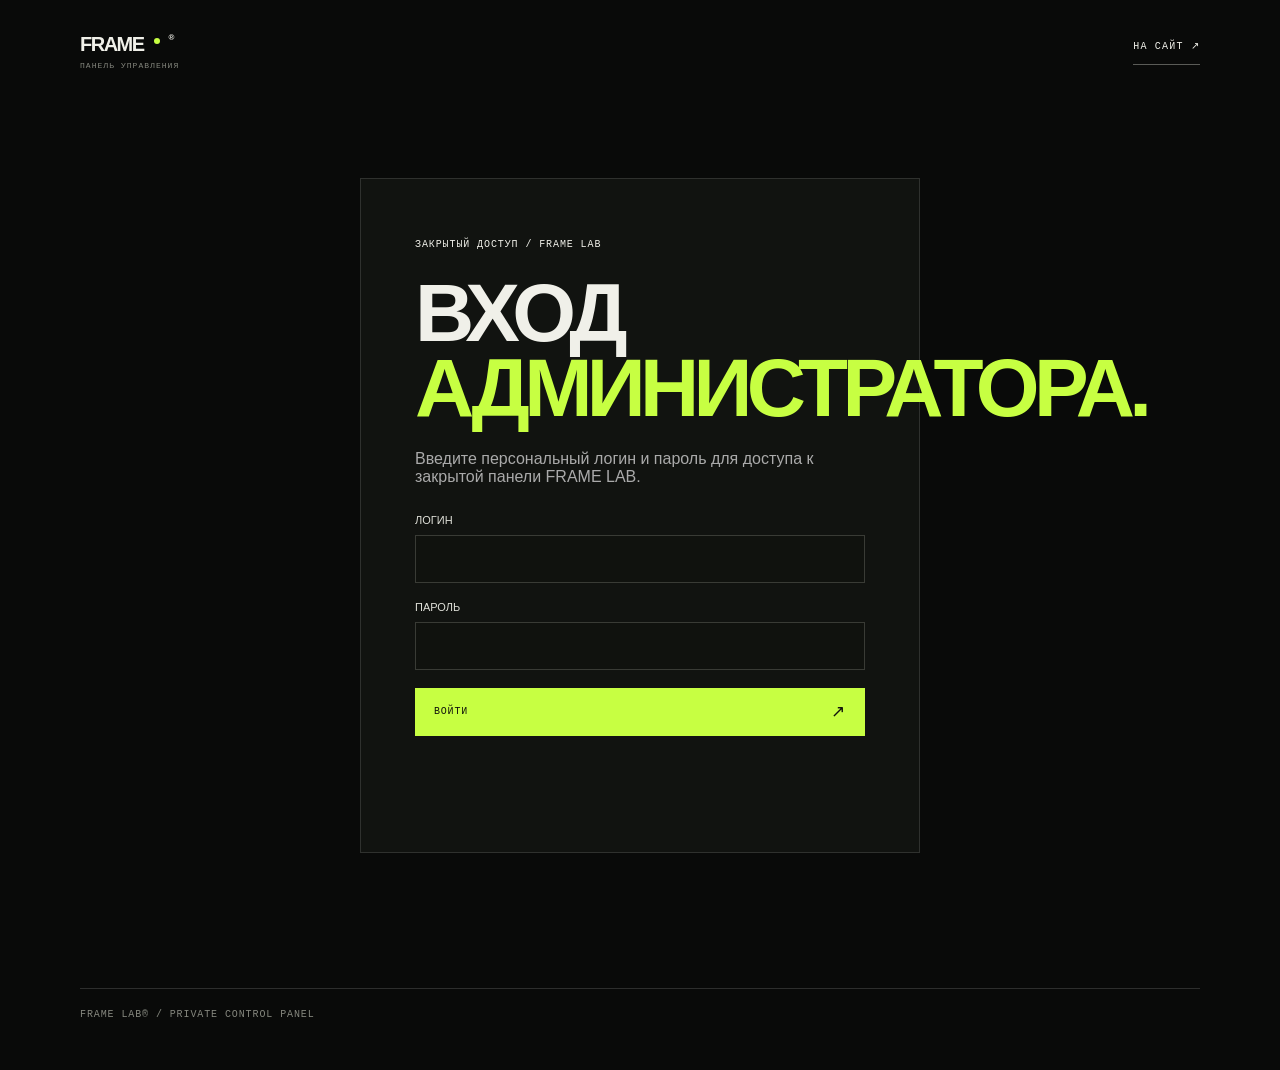
==== admin.html @ 39d72a4b "Add files via upload" ====
<!doctype html><html lang="ru"><head><meta charset="utf-8"><meta name="viewport" content="width=device-width,initial-scale=1"><meta name="robots" content="noindex,nofollow"><meta name="theme-color" content="#090a09"><title>FRAME LAB — Панель администратора</title><link rel="icon" href="favicon.svg"><link rel="stylesheet" href="style.css"><link rel="stylesheet" href="admin.css"></head><body class="admin-page"><main class="admin-wrap"><header class="admin-head"><a class="brand" href="index.html"><span>FRAME</span><i></i><sup>®</sup><small>ПАНЕЛЬ УПРАВЛЕНИЯ</small></a><a class="text-link" href="index.html">НА САЙТ ↗</a></header><section class="admin-login" id="login-panel"><span class="mono">ЗАКРЫТЫЙ ДОСТУП / FRAME LAB</span><h1>ВХОД<br><em>АДМИНИСТРАТОРА.</em></h1><p>Введите персональный логин и пароль для доступа к закрытой панели FRAME LAB.</p><form id="login-form"><label class="form-field">ЛОГИН<input name="username" type="text" autocomplete="username" required></label><label class="form-field">ПАРОЛЬ<input name="password" type="password" autocomplete="current-password" required></label><button class="planner-next" type="submit">ВОЙТИ <span>↗</span></button><p id="login-status" class="form-status" role="status"></p></form></section><section id="dashboard" hidden><div class="dashboard-title"><div><span class="mono">ЗАКРЫТАЯ ЗОНА</span><h1>ПАНЕЛЬ<br><em>УПРАВЛЕНИЯ.</em></h1><p id="admin-email"></p></div><button id="logout" class="planner-back">ВЫЙТИ ↗</button></div><section class="admin-stats" aria-label="Статистика"><article><span>ВСЕГО ЗАЯВОК</span><b id="stat-total">0</b></article><article><span>НОВЫЕ</span><b id="stat-new">0</b></article><article><span>В РАБОТЕ</span><b id="stat-progress">0</b></article><article><span>ЗАВЕРШЕНО</span><b id="stat-done">0</b></article><article><span>КОНВЕРСИЯ В РАБОТУ</span><b id="stat-conversion">0%</b></article></section><div class="admin-tabs"><button class="admin-tab active" data-tab="requests">ЗАЯВКИ <b id="request-count">0</b></button><button class="admin-tab" data-tab="reviews">ОТЗЫВЫ <b id="review-count">0</b></button></div><div id="requests-panel" class="admin-list"></div><div id="reviews-panel" class="admin-list" hidden></div></section><footer class="admin-footer mono">FRAME LAB® / PRIVATE CONTROL PANEL</footer></main><script type="module" src="admin.js"></script></body></html>
---- style.css ----
:root{--black:#090a09;--graphite:#111310;--surface:#171a15;--white:#f0f0e9;--lime:#c7ff42;--muted:#85877e;--line:rgba(240,240,233,.15);--mono:'DM Mono',monospace;--sans:'Manrope',Arial,sans-serif;--pad:clamp(22px,5.2vw,84px);--ease:cubic-bezier(.2,.75,.25,1)}
*{box-sizing:border-box}html{scroll-behavior:smooth;scroll-padding-top:90px}body{margin:0;background:var(--black);color:var(--white);font-family:var(--sans);overflow-x:hidden}body.menu-open{overflow:hidden}a{color:inherit;text-decoration:none}button{font:inherit;color:inherit}.mono{font-family:var(--mono);font-size:10px;letter-spacing:.09em}.noise{position:fixed;inset:0;z-index:20;pointer-events:none;opacity:.055;background-image:url("data:image/svg+xml,%3Csvg viewBox='0 0 180 180' xmlns='http://www.w3.org/2000/svg'%3E%3Cfilter id='n'%3E%3CfeTurbulence type='fractalNoise' baseFrequency='.92' numOctaves='3' stitchTiles='stitch'/%3E%3C/filter%3E%3Crect width='100%25' height='100%25' filter='url(%23n)' opacity='.5'/%3E%3C/svg%3E")}.scroll-progress{position:fixed;z-index:50;top:0;left:0;width:100%;height:2px;background:transparent}.scroll-progress span{display:block;width:0;height:100%;background:var(--lime);box-shadow:0 0 12px var(--lime)}#ambient-canvas{position:fixed;inset:0;width:100%;height:100%;z-index:-1;opacity:.65;pointer-events:none}.cursor-glow{position:fixed;z-index:1;width:300px;height:300px;border-radius:50%;pointer-events:none;background:radial-gradient(circle,rgba(199,255,66,.075),rgba(199,255,66,0) 68%);transform:translate(-50%,-50%);opacity:0;transition:opacity .4s}.js .cursor-glow{opacity:1}.site-header{height:84px;padding:0 var(--pad);display:flex;align-items:center;justify-content:space-between;position:absolute;top:0;left:0;width:100%;z-index:30;border-bottom:1px solid rgba(240,240,233,.1)}.brand{position:relative;display:grid;grid-template-columns:auto auto auto;align-items:start;font-weight:800;font-size:20px;letter-spacing:-1.5px;line-height:1}.brand i{width:6px;height:6px;background:var(--lime);border-radius:50%;margin:4px 0 0 4px}.brand sup{font-size:8px;margin-left:2px}.brand small{grid-column:1/4;font:8px var(--mono);letter-spacing:.13em;color:var(--muted);margin-top:7px}.desktop-nav{display:flex;gap:clamp(20px,3vw,48px);margin-left:9%}.desktop-nav a,.header-contact{font:10px var(--mono);letter-spacing:.1em;color:#c4c5bd;transition:color .25s}.desktop-nav a:hover,.header-contact:hover{color:var(--lime)}.header-contact span{color:var(--lime);font-size:14px;margin-left:9px}.menu-toggle{display:none;background:none;border:0}.section-pad{padding-left:var(--pad);padding-right:var(--pad)}.hero{min-height:780px;height:100svh;max-height:1100px;min-height:700px;position:relative;display:flex;flex-direction:column;justify-content:space-between;padding-top:130px;padding-bottom:26px;overflow:hidden}.hero:before{content:"";position:absolute;inset:0;background:radial-gradient(ellipse at 72% 42%,rgba(102,122,68,.12),transparent 38%),radial-gradient(ellipse at 18% 82%,rgba(65,77,50,.13),transparent 40%);pointer-events:none}.hero-meta,.hero-foot{display:flex;justify-content:space-between;position:relative;z-index:3;color:var(--muted)}.hero-meta span:first-child{color:#c4c5bd}.status-dot{display:inline-block;width:6px;height:6px;border-radius:50%;background:var(--lime);margin-right:9px;box-shadow:0 0 10px var(--lime)}.hero-meta i{font-style:normal;color:var(--lime)}.hero-stage{position:relative;flex:1;display:flex;align-items:center}.hero-copy{position:relative;z-index:4;width:100%;padding-top:25px}.eyebrow{color:var(--muted);margin:0 0 26px 7px}.eyebrow span{margin-left:15px;color:#55584f}.hero-title{font-size:clamp(70px,12.6vw,190px);font-weight:800;line-height:.78;letter-spacing:-.095em;margin:0;text-transform:uppercase;position:relative;z-index:2}.title-line{display:block;white-space:nowrap}.title-line:nth-child(2){padding-left:11.8vw}.title-line:nth-child(3){font-size:.82em;margin-top:.12em}.title-outline{color:transparent;-webkit-text-stroke:1px rgba(240,240,233,.75);text-shadow:0 0 40px rgba(240,240,233,.04)}.lime-dot{color:var(--lime)}.hero-bottom{display:grid;grid-template-columns:1fr 1fr 1fr;align-items:end;margin-top:52px;max-width:720px}.hero-bottom p{font-size:12px;line-height:1.7;color:#a3a59b;margin:0}.round-link{justify-self:center;width:48px;height:48px;border:1px solid rgba(240,240,233,.35);border-radius:50%;display:grid;place-items:center;transition:.3s var(--ease)}.round-link span{font-size:20px}.round-link:hover{background:var(--lime);color:var(--black);border-color:var(--lime);transform:translateY(4px)}.hero-index{text-align:right;color:var(--muted);line-height:1.8}.hero-foot{font-size:9px}.hero-foot i{font-style:normal;color:#55584f}.hero-object{position:absolute;width:46vw;height:46vw;max-width:660px;max-height:660px;right:3%;top:3%;z-index:1;pointer-events:none;filter:drop-shadow(0 35px 70px rgba(0,0,0,.55));animation:float 9s ease-in-out infinite}.chrome-ball{position:absolute;width:55%;aspect-ratio:1;border-radius:50%;top:19%;left:23%;background:radial-gradient(circle at 28% 23%,#fff 0,#9c9e97 4%,#30332e 14%,#d9dcd3 22%,#555a50 32%,#111 49%,#858a7e 57%,#e7e8e0 62%,#262923 72%,#080908 100%);box-shadow:inset -30px -25px 50px #000, inset 10px 8px 22px rgba(255,255,255,.7),0 0 90px rgba(199,255,66,.08)}.glass-disc{position:absolute;width:76%;height:25%;border:1px solid rgba(238,245,230,.5);border-radius:50%;top:39%;left:12%;transform:rotate(-32deg);box-shadow:0 0 28px rgba(210,230,190,.15),inset 0 0 25px rgba(255,255,255,.08);background:linear-gradient(110deg,transparent,rgba(255,255,255,.13),transparent)}.lime-shard{position:absolute;width:19%;height:45%;right:14%;top:17%;clip-path:polygon(45% 0,100% 77%,28% 100%,0 27%);background:linear-gradient(140deg,#e6ff9e,#9acb26 35%,#334d0b 70%,#d3ff69);filter:drop-shadow(0 0 20px rgba(199,255,66,.4));transform:rotate(24deg)}.hero-orbit{position:absolute;border:1px solid rgba(199,255,66,.12);border-radius:50%;pointer-events:none}.orbit-one{width:56vw;height:18vw;right:0;top:36%;transform:rotate(-25deg)}.orbit-two{width:42vw;height:42vw;right:5%;top:5%;border-color:rgba(240,240,233,.08)}.orbit-core{position:absolute;width:5px;height:5px;border-radius:50%;background:var(--lime);top:12%;left:18%;box-shadow:0 0 18px var(--lime)}@keyframes float{0%,100%{transform:translate3d(0,0,0) rotate(-4deg)}50%{transform:translate3d(0,-20px,0) rotate(3deg)}}.ticker{overflow:hidden;border-top:1px solid var(--line);border-bottom:1px solid var(--line);padding:17px 0;background:rgba(17,19,16,.65)}.ticker-track{white-space:nowrap;animation:ticker 34s linear infinite}.ticker-track span{font:11px var(--mono);letter-spacing:.14em}.ticker-track b{color:var(--lime);padding:0 28px;font-size:16px}@keyframes ticker{to{transform:translateX(-50%)}}.section-kicker{display:flex;justify-content:space-between;color:var(--muted);border-top:1px solid var(--line);padding-top:18px;font-size:9px}.about{padding-top:145px;padding-bottom:120px}.about-grid{display:grid;grid-template-columns:1.25fr .75fr;gap:8%;padding:100px 0 95px}.display-heading{font-size:clamp(58px,9.3vw,136px);line-height:.86;letter-spacing:-.085em;font-weight:700;margin:0}.display-heading em{font-style:normal;color:transparent;-webkit-text-stroke:1px rgba(240,240,233,.62)}.about-side{align-self:end;max-width:400px;padding-bottom:6px}.about-symbol{width:95px;height:95px;border:1px solid rgba(240,240,233,.25);border-radius:50%;display:grid;place-items:center;position:relative;margin-bottom:45px}.about-symbol span{font-size:52px;font-weight:800;letter-spacing:-.1em}.about-symbol i{position:absolute;width:13px;height:13px;background:var(--lime);border-radius:50%;right:3px;top:11px;box-shadow:0 0 20px rgba(199,255,66,.5)}.about-symbol b{position:absolute;width:120px;height:30px;border:1px solid rgba(199,255,66,.2);border-radius:50%;transform:rotate(-38deg)}.lead{font-size:clamp(19px,2vw,26px);line-height:1.3;letter-spacing:-.04em;margin:0 0 20px;max-width:360px}.body-copy{font-size:13px;line-height:1.9;color:var(--muted);max-width:390px;margin:0 0 30px}.text-link{display:inline-flex;gap:35px;align-items:center;font:10px var(--mono);letter-spacing:.12em;border-bottom:1px solid rgba(240,240,233,.35);padding:0 0 12px;transition:color .2s,border-color .2s}.text-link span{color:var(--lime);font-size:16px}.text-link:hover{color:var(--lime);border-color:var(--lime)}.about-strip{display:flex;justify-content:space-between;border-top:1px solid var(--line);padding-top:18px;color:#b4b6ac;font-size:9px}.work{padding-top:80px;padding-bottom:150px;background:linear-gradient(180deg,rgba(17,19,16,.3),rgba(17,19,16,.7))}.section-heading-row{display:flex;justify-content:space-between;align-items:end;padding:85px 0 65px}.section-intro{font-size:12px;line-height:1.8;color:var(--muted);max-width:245px;margin:0 4% 6px 20px}.filter-row{display:flex;gap:27px;border-bottom:1px solid var(--line);padding-bottom:15px;margin-bottom:28px;overflow:auto}.filter-btn{border:0;background:none;color:#777a70;padding:0;white-space:nowrap;font:10px var(--mono);letter-spacing:.1em;cursor:pointer;transition:color .2s}.filter-btn sup{color:var(--lime);font-size:8px}.filter-btn.active,.filter-btn:hover{color:var(--white)}.project-grid{display:grid;grid-template-columns:1.1fr .9fr;gap:70px 26px;align-items:start}.project-card{min-width:0;cursor:pointer;transition:opacity .35s,transform .45s var(--ease)}.project-card:hover{transform:translateY(-7px)}.project-card.hidden{display:none}.project-offset{margin-top:105px}.project-wide{grid-column:1/-1;width:75%;justify-self:center;margin-top:10px}.project-art{height:clamp(280px,39vw,520px);position:relative;overflow:hidden;background:#171a15;isolation:isolate}.project-wide .project-art{height:clamp(300px,40vw,510px)}.project-art:after{content:"";position:absolute;inset:0;z-index:5;pointer-events:none;background:linear-gradient(135deg,rgba(255,255,255,.08),transparent 28%,transparent 70%,rgba(0,0,0,.28))}.project-info{display:flex;justify-content:space-between;align-items:end;padding-top:16px}.project-type{font-size:8px;color:var(--muted);letter-spacing:.12em}.project-info h3{font-size:18px;letter-spacing:-.04em;margin:6px 0 0}.project-arrow{width:33px;height:33px;border:1px solid var(--line);border-radius:50%;display:grid;place-items:center;color:var(--lime);transition:.25s}.project-card:hover .project-arrow{background:var(--lime);color:var(--black);transform:rotate(45deg)}.art-aether{background:radial-gradient(ellipse at 50% 45%,#555a4e,#1c201a 45%,#0c0e0b 80%)}.aether-word{position:absolute;z-index:2;left:7%;top:8%;font-size:clamp(35px,7vw,95px);font-weight:800;letter-spacing:-.09em;color:#dfe4d6}.aether-orb{position:absolute;width:50%;aspect-ratio:1;border-radius:50%;left:28%;top:28%;background:radial-gradient(circle at 28% 23%,#fff 0,#b4b9a9 6%,#3c4434 17%,#d7dbcc 23%,#333a2d 43%,#0b0d0a 58%,#aab09c 68%,#151812 80%);box-shadow:0 20px 80px #050605,inset -20px -30px 50px #070807}.art-coordinate,.art-label{position:absolute;z-index:3;color:#b4b9aa;font-size:8px}.art-coordinate{top:8%;right:6%}.art-label{bottom:7%;left:7%;letter-spacing:.18em}.art-nord{background:#d5d4c8;color:#151712}.nord-panel{position:absolute;inset:8% 9% 8% 12%;background:#f0f0e8;padding:24px 26px;display:flex;flex-direction:column;z-index:2;box-shadow:15px 20px 50px rgba(0,0,0,.2)}.nord-panel>span{font-size:9px}.nord-panel strong{font-size:clamp(40px,6vw,78px);line-height:.9;letter-spacing:-.09em;margin:auto 0;font-weight:600}.nord-panel i{font-style:normal;font-size:30px;align-self:end}.nord-orb{position:absolute;width:45%;aspect-ratio:1;border-radius:50%;background:linear-gradient(135deg,#f7f8ef,#7d8275 35%,#252820 55%,#e2e4d8 68%,#55594f);right:-10%;bottom:-13%;filter:blur(.2px);box-shadow:0 0 50px rgba(0,0,0,.2)}.art-vanta{background:radial-gradient(ellipse at 50% 50%,#42463c,#131610 65%)}.vanta-rings{position:absolute;width:65%;height:65%;left:17%;top:15%;display:grid;place-items:center;transform:rotate(-25deg)}.vanta-rings i{position:absolute;width:100%;height:44%;border:1px solid rgba(220,226,210,.8);border-radius:50%;box-shadow:0 0 20px rgba(199,255,66,.12)}.vanta-rings i:nth-child(2){transform:rotate(60deg);width:80%;height:100%}.vanta-rings i:nth-child(3){transform:rotate(-60deg);width:80%;height:100%}.vanta-name{position:absolute;z-index:2;top:42%;left:0;width:100%;text-align:center;font-size:clamp(45px,7vw,92px);font-weight:800;letter-spacing:-.1em}.vanta-name span{font-size:12px;vertical-align:top;letter-spacing:0}.vanta-caption{position:absolute;bottom:7%;left:7%;color:#92968b}.art-flux{background:linear-gradient(120deg,#a6b88a,#566d3d 40%,#20271c 80%)}.flux-type{position:absolute;z-index:2;top:2%;left:4%;font-size:clamp(100px,21vw,260px);font-weight:800;letter-spacing:-.12em;color:#d9e4c7;mix-blend-mode:screen}.flux-shape{position:absolute;width:42%;height:125%;right:17%;top:-13%;border-radius:48% 52% 38% 62%;transform:rotate(36deg);background:linear-gradient(90deg,#11150f,#d7e3c5 18%,#697b50 35%,#eef4df 48%,#29351f 62%,#c8d6b2 76%,#11150f);filter:drop-shadow(25px 30px 35px rgba(0,0,0,.45))}.flux-meta{position:absolute;bottom:7%;left:6%;color:#dbe4d0}.art-object{background:#c7c8bc;color:#1a1c17}.object-stack{position:absolute;width:50%;height:75%;left:25%;top:13%;transform:rotate(-23deg)}.object-stack i{position:absolute;width:100%;height:100%;border:1px solid #454a3d;border-radius:48%;background:linear-gradient(110deg,rgba(255,255,255,.8),rgba(72,78,64,.5),rgba(255,255,255,.2));box-shadow:inset 10px 0 30px rgba(255,255,255,.7),15px 15px 35px rgba(0,0,0,.2)}.object-stack i:nth-child(2){transform:rotate(60deg) scale(.85)}.object-stack i:nth-child(3){transform:rotate(-60deg) scale(.72)}.object-number{position:absolute;top:7%;left:7%;font-size:85px;font-weight:800;letter-spacing:-.1em}.object-caption{position:absolute;bottom:7%;right:7%;font-size:8px}.art-sol{background:linear-gradient(155deg,#e2d9c8,#9a9784 55%,#55594d);color:#20231c}.sol-sun{position:absolute;width:65%;aspect-ratio:1;border-radius:50%;top:18%;right:-5%;background:radial-gradient(circle at 35% 32%,#fff8df,#c9c3a9 35%,#787c6b 66%,#34392f);box-shadow:0 15px 60px rgba(30,35,23,.3)}.sol-copy{position:absolute;z-index:2;left:8%;top:9%}.sol-copy span{font-size:8px}.sol-copy strong{display:block;font-size:clamp(48px,7vw,90px);line-height:.86;letter-spacing:-.09em;margin-top:45px}.sol-bottom{position:absolute;bottom:7%;left:8%;font-size:8px}.work-note{color:#65695e;font-size:8px;margin-top:40px}.services{padding-top:110px;padding-bottom:140px}.services-head{display:flex;justify-content:space-between;align-items:end;padding:90px 0 75px}.service-list{border-top:1px solid var(--line)}.service-item{display:grid;grid-template-columns:70px 1fr 190px 35px;gap:20px;align-items:center;min-height:125px;border-bottom:1px solid var(--line);position:relative;transition:padding .35s var(--ease),background .35s;cursor:default}.service-item:hover{padding-left:15px;background:linear-gradient(90deg,rgba(199,255,66,.035),transparent 70%)}.service-num{color:var(--lime);align-self:start;padding-top:31px}.service-main h3{font-size:clamp(22px,3vw,36px);font-weight:500;letter-spacing:-.06em;margin:0 0 8px}.service-main p{font-size:11px;line-height:1.7;color:var(--muted);margin:0;max-width:430px}.service-plus{font-size:20px;color:#85877e;transition:.3s}.service-item:hover .service-plus{color:var(--lime);transform:rotate(45deg)}.service-detail{height:95px;display:flex;align-items:center;justify-content:center;opacity:0;transform:translateX(10px);transition:.35s;overflow:hidden}.service-item:hover .service-detail,.service-item:focus-within .service-detail{opacity:1;transform:none}.detail-brand{font-size:22px;line-height:.85;font-weight:800;letter-spacing:-.08em;color:var(--lime)}.detail-brand span{font-size:28px}.mini-browser{width:145px;height:76px;border:1px solid rgba(240,240,233,.4);border-radius:5px;padding:7px;position:relative;font-size:6px;color:var(--muted)}.mini-browser i{display:inline-block;width:4px;height:4px;background:var(--lime);border-radius:50%;margin-right:3px}.mini-browser b{display:block;font:6px var(--mono);margin-top:8px}.mini-browser span{display:block;font-size:15px;line-height:.9;font-weight:800;color:var(--white);margin-top:5px}.detail-code{font:9px var(--mono);display:block;padding:28px 0;color:var(--muted)}.detail-code b{display:block;color:var(--lime);font-weight:400;margin:5px 0}.direction-cross{font-size:48px;color:var(--lime);animation:spin 14s linear infinite}.detail-direction span{font:8px var(--mono);margin-left:10px;line-height:1.5}.content-frame{width:54px;height:70px;border:1px solid var(--lime);transform:rotate(12deg);background:linear-gradient(140deg,transparent 35%,rgba(199,255,66,.3))}.detail-content span{font:7px var(--mono);margin-left:10px}.interactive-cube{width:54px;height:54px;border:1px solid var(--lime);transform:rotate(35deg) skew(-8deg);box-shadow:0 0 20px rgba(199,255,66,.2);animation:cube 5s ease-in-out infinite}@keyframes spin{to{transform:rotate(360deg)}}@keyframes cube{50%{transform:rotate(215deg) skew(-8deg)}}.process{padding-top:100px;padding-bottom:150px;background:rgba(17,19,16,.55)}.process-layout{display:grid;grid-template-columns:.85fr 1.15fr;gap:10%;padding-top:90px}.process-intro{font-size:12px;line-height:1.9;color:var(--muted);max-width:300px;margin-top:38px}.process-steps{position:relative}.process-line{position:absolute;left:21px;top:22px;bottom:25px;width:1px;background:rgba(240,240,233,.16)}.process-line span{display:block;width:3px;height:20%;background:var(--lime);position:absolute;left:-1px;top:0;transition:top .5s var(--ease);box-shadow:0 0 10px var(--lime)}.process-step{display:grid;grid-template-columns:44px 1fr 1.3fr 20px;align-items:center;gap:18px;width:100%;min-height:88px;padding:15px 0;border:0;border-bottom:1px solid var(--line);background:transparent;text-align:left;cursor:pointer;position:relative}.step-num{color:#666a60;transition:color .3s}.step-name{font-size:17px;letter-spacing:-.04em}.step-desc{font-size:10px;line-height:1.6;color:var(--muted);max-width:220px}.process-step i{font-style:normal;color:#686c62;transition:.3s}.process-step.active .step-num,.process-step.active i{color:var(--lime)}.process-step.active .step-name{color:var(--white)}.process-step.active i{transform:rotate(45deg)}.lab{padding-top:105px;padding-bottom:140px}.lab-grid{display:grid;grid-template-columns:.72fr 1.28fr;gap:7%;padding-top:90px;align-items:center}.lab-copy .lead{margin-top:40px}.lab-copy .body-copy{max-width:330px}.lab-controls{display:flex;gap:22px;margin-top:36px}.lab-button{background:none;border:0;border-bottom:1px solid var(--line);padding:0 0 10px;font:9px var(--mono);letter-spacing:.1em;cursor:pointer}.lab-button span{color:var(--lime);margin-left:12px;font-size:14px}.lab-visual{height:510px;position:relative;overflow:hidden;border:1px solid rgba(240,240,233,.16);background:radial-gradient(ellipse at 50% 50%,#20271b,#0d100c 70%);cursor:crosshair}.lab-visual:before,.lab-visual:after{content:"";position:absolute;inset:8%;border:1px solid rgba(199,255,66,.1);border-radius:50%;transform:rotate(-28deg);pointer-events:none}.lab-visual:after{inset:18% 4%;transform:rotate(38deg)}#lab-canvas{position:absolute;inset:0;width:100%;height:100%}.lab-hud{position:absolute;z-index:2;top:18px;left:18px;right:18px;display:flex;justify-content:space-between;color:#92978a;font-size:8px}.lab-hud span:nth-child(2){color:var(--lime)}.lab-center-label{position:absolute;z-index:2;top:50%;left:50%;transform:translate(-50%,-50%);font-size:clamp(35px,5vw,66px);line-height:.83;font-weight:800;letter-spacing:-.09em;text-align:center;pointer-events:none;text-shadow:0 3px 35px #090a09}.lab-center-label em{font-style:normal;color:transparent;-webkit-text-stroke:1px var(--lime)}.lab-corner{position:absolute;bottom:18px;right:18px;color:#73786b;font-size:8px;text-align:right;line-height:1.7}.faq{padding-top:95px;padding-bottom:150px;background:rgba(17,19,16,.55)}.faq-layout{display:grid;grid-template-columns:.8fr 1.2fr;gap:12%;padding-top:90px}.faq-list{border-top:1px solid var(--line)}.faq-list details{border-bottom:1px solid var(--line);padding:0}.faq-list summary{list-style:none;display:flex;justify-content:space-between;align-items:center;padding:25px 0;cursor:pointer;font-size:15px;letter-spacing:-.03em}.faq-list summary::-webkit-details-marker{display:none}.faq-list summary span{font-size:21px;color:var(--lime);transition:transform .25s}.faq-list details[open] summary span{transform:rotate(45deg)}.faq-list details p{font-size:11px;line-height:1.8;color:var(--muted);max-width:520px;margin:0;padding:0 35px 25px 0}.contact{position:relative;overflow:hidden;padding-top:25px;padding-bottom:0;min-height:800px;background:radial-gradient(ellipse at 72% 47%,rgba(88,111,51,.17),transparent 37%),#090a09}.contact-top{display:flex;justify-content:space-between;color:var(--muted);border-top:1px solid var(--line);padding-top:18px;position:relative;z-index:2}.contact-title{font-size:clamp(65px,12vw,175px);line-height:.79;letter-spacing:-.095em;font-weight:800;margin:100px 0 65px;position:relative;z-index:2}.contact-title em{font-style:normal;color:transparent;-webkit-text-stroke:1px rgba(240,240,233,.65)}.contact-art{position:absolute;right:7%;top:19%;width:45vw;height:45vw;max-width:650px;max-height:650px;pointer-events:none}.contact-ring{position:absolute;border:1px solid rgba(199,255,66,.2);border-radius:50%;inset:5%;transform:rotate(-28deg) scaleY(.4)}.ring-b{inset:20% -8%;transform:rotate(55deg) scaleY(.6);border-color:rgba(240,240,233,.18)}.contact-glass{position:absolute;width:42%;height:42%;left:29%;top:29%;border-radius:50%;background:radial-gradient(circle at 28% 25%,#f2f5e8 0,#8e9981 7%,#323a29 23%,#090a09 53%,#c2cead 68%,#1b2117 80%);box-shadow:inset -20px -30px 40px #000,0 0 80px rgba(199,255,66,.1);animation:float 10s ease-in-out infinite}.contact-light{position:absolute;width:15%;height:55%;left:64%;top:15%;background:linear-gradient(90deg,transparent,#d8ff92,transparent);filter:blur(8px);transform:rotate(35deg);opacity:.55}.contact-bottom{display:grid;grid-template-columns:1fr 1fr 1fr;align-items:center;position:relative;z-index:2;padding-bottom:100px}.contact-bottom>p{font-size:12px;line-height:1.7;color:var(--muted);margin:0}.start-button{justify-self:center;display:flex;align-items:center;gap:35px;background:var(--lime);color:#11140c;padding:18px 22px 18px 25px;font:10px var(--mono);letter-spacing:.1em;min-width:220px;justify-content:space-between;transition:transform .3s,box-shadow .3s}.start-button b{font-size:18px;font-weight:400}.start-button:hover{transform:translateY(-5px);box-shadow:0 15px 40px rgba(199,255,66,.18)}.contact-social{justify-self:end;display:flex;flex-direction:column;gap:9px;color:var(--muted);font-size:8px}.contact-social a{color:var(--white);transition:color .2s}.contact-social a:hover{color:var(--lime)}.site-footer{min-height:75px;border-top:1px solid var(--line);display:flex;align-items:center;justify-content:space-between;color:#777b70;font-size:8px;gap:15px}.footer-brand{font:800 17px var(--sans);letter-spacing:-1px;color:var(--white)}.footer-brand span{font-size:8px;vertical-align:top;color:var(--lime)}.site-footer>a:last-child{color:var(--white)}.project-modal{position:fixed;inset:0;z-index:100;display:grid;place-items:center;padding:22px;opacity:0;visibility:hidden;transition:opacity .3s,visibility .3s}.project-modal.open{opacity:1;visibility:visible}.modal-backdrop{position:absolute;inset:0;background:rgba(0,0,0,.78);backdrop-filter:blur(12px)}.modal-panel{position:relative;width:min(560px,100%);padding:clamp(28px,5vw,55px);border:1px solid rgba(240,240,233,.2);background:linear-gradient(145deg,rgba(37,42,31,.96),rgba(13,15,12,.98));box-shadow:0 25px 100px rgba(0,0,0,.6);transform:translateY(18px);transition:transform .35s var(--ease)}.project-modal.open .modal-panel{transform:translateY(0)}.modal-close{position:absolute;top:18px;right:20px;border:0;background:none;font-size:30px;cursor:pointer;color:var(--muted)}.modal-kicker{color:var(--lime)}.modal-panel h2{font-size:clamp(38px,8vw,70px);letter-spacing:-.08em;margin:35px 0 12px}.modal-panel>p{font-size:13px;line-height:1.8;color:#b4b8aa}.modal-meta{display:flex;justify-content:space-between;border-top:1px solid var(--line);border-bottom:1px solid var(--line);padding:15px 0;margin:25px 0;color:var(--muted);font-size:8px}.modal-disclaimer{font-size:10px!important;color:#7f8477!important;margin-bottom:30px}.mobile-menu{display:none}.reveal{opacity:1;transform:none}.js .reveal{opacity:0;transform:translateY(22px);transition:opacity .8s var(--ease),transform .8s var(--ease)}.js .reveal.in-view{opacity:1;transform:none}
@media(min-width:1500px){.hero-title{font-size:190px}.hero{padding-left:max(var(--pad),calc((100vw - 1440px)/2));padding-right:max(var(--pad),calc((100vw - 1440px)/2))}}
@media(max-width:900px){.desktop-nav{gap:18px;margin-left:0}.desktop-nav a,.header-contact{font-size:9px}.hero{min-height:720px}.hero-title{font-size:clamp(72px,13vw,120px)}.hero-object{width:55vw;height:55vw;right:-5%;top:12%;opacity:.8}.about-grid{gap:4%}.display-heading{font-size:clamp(58px,10vw,95px)}.project-grid{gap:55px 18px}.project-art{height:340px}.project-wide{width:88%}.service-item{grid-template-columns:48px 1fr 130px 25px;gap:12px}.process-layout{gap:6%}.process-step{grid-template-columns:35px .8fr 1.2fr 15px;gap:10px}.lab-grid{grid-template-columns:.8fr 1.2fr;gap:4%}.lab-visual{height:430px}.contact-title{font-size:13vw}}
@media(max-width:650px){:root{--pad:21px}.site-header{height:72px}.desktop-nav,.header-contact{display:none}.menu-toggle{display:flex;flex-direction:column;gap:6px;padding:10px;z-index:42}.menu-toggle span{display:block;width:24px;height:1px;background:var(--white);transition:.3s}.menu-toggle[aria-expanded="true"] span:first-child{transform:translateY(3.5px) rotate(45deg)}.menu-toggle[aria-expanded="true"] span:last-child{transform:translateY(-3.5px) rotate(-45deg)}.mobile-menu{display:flex;position:fixed;inset:0;z-index:35;background:#0c0e0b;padding:110px var(--pad) 35px;flex-direction:column;justify-content:center;gap:0;transform:translateY(-10px);opacity:0;visibility:hidden;transition:.35s}.mobile-menu.open{transform:none;opacity:1;visibility:visible}.mobile-menu>a{display:flex;justify-content:space-between;align-items:center;border-bottom:1px solid var(--line);padding:17px 0;font-size:clamp(27px,8vw,42px);font-weight:600;letter-spacing:-.06em}.mobile-menu>a span{font:9px var(--mono);color:var(--lime)}.mobile-menu p{font:9px/1.8 var(--mono);color:var(--muted);margin-top:35px}.hero{height:auto;min-height:760px;max-height:none;padding-top:115px;padding-bottom:22px}.hero-meta{font-size:8px}.hero-meta span:nth-child(2){display:none}.hero-stage{min-height:560px;align-items:center}.hero-title{font-size:clamp(55px,14.3vw,92px);line-height:.82;letter-spacing:-.09em}.title-line:nth-child(2){padding-left:8vw}.title-line:nth-child(3){font-size:.79em}.eyebrow{font-size:8px;margin-left:2px;margin-bottom:22px}.hero-object{width:85vw;height:85vw;max-width:none;max-height:none;right:-26%;top:5%;opacity:.52}.hero-orbit.orbit-one{width:90vw;height:28vw;right:-25%;top:35%}.hero-orbit.orbit-two{width:80vw;height:80vw;right:-10%;top:5%}.hero-bottom{grid-template-columns:1fr 60px;margin-top:45px}.hero-bottom p:first-child{font-size:11px}.hero-index{display:none}.round-link{grid-column:2;grid-row:1}.hero-foot{font-size:8px}.hero-foot span:nth-child(2){display:none}.ticker{padding:14px 0}.ticker-track span{font-size:9px}.about{padding-top:90px;padding-bottom:85px}.section-kicker{font-size:8px}.section-kicker span:last-child{text-align:right}.about-grid{display:block;padding:65px 0}.display-heading{font-size:clamp(57px,14vw,86px)}.about-side{margin:65px 0 0 auto;max-width:320px}.about-symbol{width:70px;height:70px;margin-bottom:28px}.about-symbol span{font-size:40px}.about-symbol b{width:90px}.lead{font-size:21px}.body-copy{font-size:12px}.about-strip{gap:12px;flex-wrap:wrap;font-size:8px}.about-strip span{width:45%}.work{padding-top:75px;padding-bottom:95px}.section-heading-row{display:block;padding:65px 0 42px}.section-intro{margin:25px 0 0;max-width:300px}.filter-row{gap:20px;margin-bottom:20px}.filter-btn{font-size:9px}.project-grid{grid-template-columns:1fr;gap:42px}.project-offset{margin-top:0}.project-wide{grid-column:auto;width:100%;margin-top:0}.project-art,.project-wide .project-art{height:clamp(280px,85vw,430px)}.project-info h3{font-size:16px}.project-type{font-size:7px}.work-note{font-size:7px;line-height:1.7}.services{padding-top:75px;padding-bottom:95px}.services-head{display:block;padding:65px 0 45px}.services-head .section-intro{margin-top:25px}.service-item{grid-template-columns:30px 1fr 25px;min-height:116px;gap:10px}.service-num{font-size:9px;padding-top:28px}.service-main h3{font-size:21px}.service-main p{font-size:10px;max-width:280px}.service-detail{display:none}.service-plus{grid-column:3;grid-row:1}.process{padding-top:75px;padding-bottom:95px}.process-layout{display:block;padding-top:65px}.process-intro{margin-top:25px;margin-bottom:45px}.process-line{left:16px}.process-step{grid-template-columns:30px 1fr 18px;min-height:78px;gap:9px}.step-num{font-size:9px}.step-name{font-size:15px}.step-desc{grid-column:2;grid-row:2;font-size:9px;max-width:none;margin-top:-8px;padding-bottom:5px}.process-step i{grid-column:3;grid-row:1/3}.lab{padding-top:75px;padding-bottom:95px}.lab-grid{display:flex;flex-direction:column;align-items:stretch;padding-top:65px;gap:40px}.lab-copy .lead{margin-top:28px}.lab-copy .body-copy{max-width:320px}.lab-visual{height:390px}.lab-hud{font-size:6px;left:10px;right:10px;top:12px}.lab-center-label{font-size:48px}.lab-corner{font-size:7px;right:10px;bottom:10px}.faq{padding-top:75px;padding-bottom:100px}.faq-layout{display:block;padding-top:65px}.faq-list{margin-top:50px}.faq-list summary{font-size:13px;padding:21px 0}.faq-list details p{font-size:10px}.contact{min-height:730px;padding-top:20px}.contact-top{font-size:8px}.contact-title{font-size:clamp(62px,14vw,95px);margin:100px 0 55px}.contact-art{width:90vw;height:90vw;right:-30%;top:22%;opacity:.6}.contact-bottom{grid-template-columns:1fr 1fr;gap:30px 10px;padding-bottom:65px}.contact-bottom>p{font-size:10px}.start-button{justify-self:start;grid-column:1/-1;grid-row:2;min-width:205px;padding:16px 18px}.contact-social{grid-column:2;grid-row:1}.site-footer{min-height:100px;display:grid;grid-template-columns:1fr 1fr;gap:8px;padding:18px 0;font-size:7px}.site-footer span:nth-child(2){text-align:right}.site-footer>a:last-child{text-align:right}.footer-brand{font-size:16px}.modal-panel{padding:30px 24px}.modal-meta{font-size:7px}.cursor-glow{display:none}}
@media(prefers-reduced-motion:reduce){*,*::before,*::after{scroll-behavior:auto!important;animation-duration:.01ms!important;animation-iteration-count:1!important;transition-duration:.01ms!important}.cursor-glow{display:none}.js .reveal{opacity:1;transform:none}}

/* FRAME LAB / kinetic glass-chrome environment */
#scene-3d{position:fixed;inset:0;width:100%;height:100%;z-index:0;pointer-events:none;opacity:.9;mix-blend-mode:screen}
.noise{z-index:25}.scroll-progress{z-index:60}.site-header,.mobile-menu,.project-modal{z-index:40}
.hero{isolation:isolate}.hero:before{z-index:0}.hero-stage{isolation:isolate}.hero-copy{z-index:5}.hero-object{z-index:2;opacity:.5;mix-blend-mode:screen}.hero-orbit{z-index:1}
.scene-label{position:fixed;z-index:2;right:var(--pad);bottom:22px;display:flex;gap:22px;color:rgba(235,239,225,.38);font-size:8px;pointer-events:none;mix-blend-mode:screen}
.hero-sculpture{position:absolute;width:min(68vw,900px);height:min(68vw,900px);right:-7%;top:-10%;z-index:2;pointer-events:none;perspective:1200px;transform-style:preserve-3d;filter:drop-shadow(0 35px 55px rgba(0,0,0,.7));animation:sculpture-drift 16s ease-in-out infinite}
.sculpture-loop{position:absolute;left:17%;top:19%;width:68%;height:58%;border:clamp(8px,1.2vw,18px) solid transparent;border-radius:48%;transform-style:preserve-3d;box-shadow:inset 0 0 10px rgba(255,255,255,.9),inset 0 0 24px rgba(199,255,66,.18),0 0 7px rgba(255,255,255,.8),0 0 30px rgba(199,255,66,.14);background:linear-gradient(120deg,rgba(255,255,255,.8),rgba(20,22,20,.2) 18%,rgba(235,240,230,.8) 32%,rgba(10,10,10,.9) 45%,rgba(255,255,255,.7) 59%,rgba(199,255,66,.28) 73%,rgba(255,255,255,.8)) border-box;mask:linear-gradient(#000 0 0) padding-box,linear-gradient(#000 0 0);mask-composite:exclude;filter:drop-shadow(0 0 8px rgba(255,255,255,.28))}
.loop-a{transform:rotateX(67deg) rotateZ(-28deg);animation:loop-spin-a 21s linear infinite}.loop-b{left:6%;top:28%;width:84%;height:40%;transform:rotateX(58deg) rotateY(34deg) rotateZ(42deg);animation:loop-spin-b 27s linear infinite reverse;border-width:clamp(5px,.8vw,12px)}.loop-c{left:28%;top:6%;width:52%;height:78%;transform:rotateY(65deg) rotateZ(65deg);animation:loop-spin-c 19s linear infinite;border-width:clamp(4px,.65vw,10px);opacity:.75}
.sculpture-glass{position:absolute;border-radius:50%;border:1px solid rgba(240,248,240,.7);background:radial-gradient(circle at 28% 22%,rgba(255,255,255,.38),rgba(220,245,230,.04) 18%,rgba(20,25,22,.1) 42%,rgba(255,255,255,.22) 52%,rgba(15,18,15,.65) 62%,rgba(199,255,66,.18) 70%,rgba(255,255,255,.5) 73%,rgba(0,0,0,.1) 80%);box-shadow:inset -18px -18px 35px rgba(0,0,0,.8),inset 7px 6px 18px rgba(255,255,255,.5),0 0 32px rgba(199,255,66,.13);backdrop-filter:blur(1px)}.glass-a{width:38%;aspect-ratio:1;left:12%;top:33%;animation:glass-float 11s ease-in-out infinite}.glass-b{width:26%;aspect-ratio:1;right:7%;top:18%;animation:glass-float 13s ease-in-out infinite reverse}.sculpture-core{position:absolute;width:19%;height:19%;left:45%;top:42%;border-radius:50%;background:radial-gradient(circle at 30% 25%,#fff 0,#adb2a6 4%,#141713 18%,#f4f6ef 27%,#111 43%,#69705e 55%,#fff 61%,#080908 72%);box-shadow:inset -14px -12px 20px #000,inset 6px 5px 12px #fff,0 0 50px rgba(199,255,66,.28);animation:core-turn 12s linear infinite}.sculpture-beam{position:absolute;width:100%;height:5%;left:0;top:61%;transform:rotate(-27deg);border-radius:50%;background:linear-gradient(90deg,transparent,rgba(199,255,66,.9) 22%,#fff 34%,#252925 46%,#f5f7ee 55%,rgba(199,255,66,.75) 70%,transparent);filter:blur(1px) drop-shadow(0 0 18px rgba(199,255,66,.8));animation:beam-pulse 7s ease-in-out infinite}
@keyframes sculpture-drift{0%,100%{transform:translate3d(0,0,0) rotateX(-4deg) rotateY(7deg)}50%{transform:translate3d(-2%,2%,0) rotateX(5deg) rotateY(-5deg)}}@keyframes loop-spin-a{to{transform:rotateX(67deg) rotateZ(332deg)}}@keyframes loop-spin-b{to{transform:rotateX(58deg) rotateY(34deg) rotateZ(402deg)}}@keyframes loop-spin-c{to{transform:rotateY(65deg) rotateZ(425deg)}}@keyframes glass-float{0%,100%{transform:translate3d(0,0,25px) rotateY(0)}50%{transform:translate3d(12px,-22px,80px) rotateY(35deg)}}@keyframes core-turn{to{transform:rotateY(360deg) rotateX(360deg)}}@keyframes beam-pulse{0%,100%{opacity:.45;filter:blur(2px) drop-shadow(0 0 10px rgba(199,255,66,.45))}50%{opacity:1;filter:blur(0) drop-shadow(0 0 28px rgba(199,255,66,.95))}}
@media(max-width:700px){#scene-3d{opacity:.55}.scene-label{display:none}.hero-sculpture{width:110vw;height:110vw;right:-42%;top:0;opacity:.62}.sculpture-loop{border-width:7px}.hero-copy{max-width:100%}.hero-title{font-size:clamp(47px,12.4vw,82px);letter-spacing:-.09em}.title-line:nth-child(2){padding-left:3vw}.title-line:nth-child(3){font-size:.78em}.hero-object{opacity:.28}}
@media(prefers-reduced-motion:reduce){.hero-sculpture,.sculpture-loop,.sculpture-glass,.sculpture-core,.sculpture-beam{animation:none!important}#scene-3d{display:none}}

/* Material laboratory controls */
.material-switch{display:flex;align-items:center;flex-wrap:wrap;gap:9px;margin-top:18px}.material-switch>span{width:100%;color:var(--muted);font-size:8px;margin-bottom:3px}.material-btn{border:1px solid rgba(240,240,233,.2);background:rgba(240,240,233,.025);color:#aeb2a5;padding:9px 12px;font:8px var(--mono);letter-spacing:.1em;cursor:pointer;transition:background .25s,border-color .25s,color .25s,box-shadow .25s}.material-btn:hover,.material-btn.active{color:var(--white);border-color:rgba(199,255,66,.7);background:rgba(199,255,66,.08);box-shadow:0 0 22px rgba(199,255,66,.08)}.material-btn.active:before{content:'●';color:var(--lime);margin-right:7px;font-size:7px}
@media(max-width:650px){.material-switch{gap:7px}.material-btn{padding:10px 11px;font-size:8px}}

/* Client clarity tools: project planner, transparent scope and contact brief. */
.start-project{padding-top:115px;padding-bottom:125px;background:linear-gradient(180deg,rgba(17,19,16,.18),rgba(17,19,16,.72))}.start-heading{display:flex;align-items:end;justify-content:space-between;padding:78px 0 54px}.start-heading .section-intro{max-width:290px}.planner-shell{border:1px solid rgba(240,240,233,.18);background:linear-gradient(145deg,rgba(27,31,23,.88),rgba(10,11,9,.94));padding:clamp(22px,4vw,48px);box-shadow:0 30px 100px rgba(0,0,0,.2)}.planner-top{display:flex;align-items:center;justify-content:space-between;gap:25px;border-bottom:1px solid var(--line);padding-bottom:22px;margin-bottom:34px}.planner-top .mono{color:var(--lime)}.planner-top p{font:11px var(--mono);letter-spacing:.08em;color:#d9dbd1;margin:9px 0 0}.planner-progress{width:min(190px,32%);height:3px;background:rgba(240,240,233,.13)}.planner-progress span{display:block;height:100%;width:33.333%;background:var(--lime);transition:width .35s var(--ease)}.planner-step fieldset{border:0;padding:0;margin:0}.planner-step legend{font-size:clamp(25px,4vw,42px);font-weight:700;letter-spacing:-.06em}.field-hint{font-size:12px;line-height:1.7;color:var(--muted);margin:10px 0 25px}.choice-grid{display:grid;grid-template-columns:repeat(3,minmax(0,1fr));gap:10px}.choice-card{position:relative;display:flex;flex-direction:column;gap:9px;min-height:142px;padding:19px;border:1px solid rgba(240,240,233,.15);background:rgba(255,255,255,.018);cursor:pointer;transition:border-color .2s,background .2s,transform .2s}.choice-card:hover{border-color:rgba(199,255,66,.55);transform:translateY(-2px)}.choice-card:has(input:checked){border-color:var(--lime);background:rgba(199,255,66,.075);box-shadow:inset 0 0 0 1px rgba(199,255,66,.14)}.choice-card input{position:absolute;opacity:0;inset:0;width:100%;height:100%;cursor:pointer}.choice-icon{font-size:23px;color:var(--lime)}.choice-card b{font-size:14px}.choice-card small{font-size:10px;line-height:1.5;color:var(--muted)}.planner-actions{display:flex;justify-content:space-between;align-items:center;gap:15px;margin-top:34px;padding-top:20px;border-top:1px solid var(--line)}.planner-actions .field-hint{margin:0;font-size:10px}.planner-next,.planner-back{display:inline-flex;justify-content:space-between;align-items:center;gap:25px;min-height:48px;padding:0 18px;border:1px solid var(--lime);background:var(--lime);color:#11140c;font:10px var(--mono);letter-spacing:.08em;cursor:pointer;transition:transform .2s,box-shadow .2s}.planner-next:hover{transform:translateY(-3px);box-shadow:0 12px 32px rgba(199,255,66,.15)}.planner-next span{font-size:17px}.planner-back{background:transparent;color:var(--white);border-color:rgba(240,240,233,.25)}.planner-back:hover{border-color:var(--lime);color:var(--lime)}.form-grid{display:grid;grid-template-columns:1fr 1fr;gap:18px}.form-field{display:flex;flex-direction:column;gap:9px;font-size:11px;color:#dfe0d8}.form-field-wide{grid-column:1/-1}.form-field input,.form-field select,.form-field textarea{width:100%;min-height:48px;border:1px solid rgba(240,240,233,.18);border-radius:0;background:#10120e;color:var(--white);padding:13px 14px;font:12px var(--sans);outline:none}.form-field textarea{resize:vertical;min-height:95px}.form-field input:focus,.form-field select:focus,.form-field textarea:focus{border-color:var(--lime);box-shadow:0 0 0 2px rgba(199,255,66,.08)}.form-field input::placeholder,.form-field textarea::placeholder{color:#6f7369}.form-field select option{background:#10120e}.consent-line{display:flex;gap:11px;align-items:flex-start;margin-top:23px;font-size:10px;line-height:1.6;color:var(--muted);max-width:540px}.consent-line input{accent-color:var(--lime);margin-top:2px}.planner-result{max-width:760px}.result-mark{display:grid;place-items:center;width:42px;height:42px;border-radius:50%;background:var(--lime);color:#10120e;font-size:23px;margin-bottom:20px}.planner-result>.mono{color:var(--lime)}.planner-result h3{font-size:clamp(32px,5vw,54px);letter-spacing:-.06em;margin:12px 0}.planner-result>p{font-size:12px;line-height:1.8;color:var(--muted);max-width:620px}.planner-result pre{white-space:pre-wrap;overflow-wrap:anywhere;background:#080908;border:1px solid var(--line);padding:20px;color:#e7e9df;font:11px/1.8 var(--mono);max-height:360px;overflow:auto}.result-actions{display:flex;flex-wrap:wrap;gap:10px;margin-top:20px}.result-actions .planner-next{min-height:46px}.result-actions .planner-back{min-height:46px}.copy-status{min-height:20px;color:var(--lime)!important}.clarity-strip{display:grid;grid-template-columns:repeat(3,1fr);gap:20px;padding-top:30px}.clarity-strip div{display:flex;flex-direction:column;gap:7px;border-top:1px solid var(--line);padding-top:14px}.clarity-strip b{font-size:12px}.clarity-strip span{font-size:10px;line-height:1.6;color:var(--muted)}.service-brief-link{display:inline-flex;align-items:center;gap:9px;margin-top:12px;color:var(--lime);font:9px var(--mono);letter-spacing:.08em;border-bottom:1px solid rgba(199,255,66,.4);padding-bottom:5px}.service-brief-link:hover{color:var(--white)}.planner-step[hidden],.planner-result[hidden]{display:none!important}
@media(max-width:900px){.choice-grid{grid-template-columns:repeat(2,minmax(0,1fr))}.start-heading{gap:30px}.clarity-strip{gap:14px}}
@media(max-width:650px){.start-project{padding-top:80px;padding-bottom:90px}.start-heading{display:block;padding:60px 0 35px}.start-heading .section-intro{margin:23px 0 0}.planner-shell{padding:20px 15px}.planner-top{align-items:flex-start}.planner-top p{font-size:9px;line-height:1.6}.planner-progress{width:70px;margin-top:8px;flex:none}.planner-step legend{font-size:27px}.field-hint{font-size:10px}.choice-grid{grid-template-columns:1fr 1fr;gap:8px}.choice-card{min-height:130px;padding:13px}.choice-card b{font-size:11px}.choice-card small{font-size:9px}.choice-icon{font-size:19px}.form-grid{grid-template-columns:1fr;gap:14px}.form-field-wide{grid-column:auto}.planner-actions{margin-top:25px}.planner-actions .field-hint{max-width:125px}.planner-next,.planner-back{padding:0 12px;gap:12px;font-size:9px}.result-actions{flex-direction:column;align-items:stretch}.result-actions>*{justify-content:space-between}.clarity-strip{grid-template-columns:1fr;gap:13px;padding-top:25px}.clarity-strip div{padding-top:10px}.service-brief-link{font-size:8px}}
.choice-grid.needs-choice{animation:choiceNudge .28s ease 2}@keyframes choiceNudge{0%,100%{transform:translateX(0)}25%{transform:translateX(-4px)}75%{transform:translateX(4px)}}
---- admin.css ----
.admin-page{min-height:100vh;background:#090a09;color:#f0f0e9}.admin-wrap{width:min(1120px,calc(100% - 40px));margin:auto;padding:34px 0 50px}.admin-head,.dashboard-title,.admin-tabs,.admin-card-head{display:flex;align-items:center;justify-content:space-between;gap:20px}.admin-login{width:min(560px,100%);margin:12vh auto 15vh;padding:clamp(24px,5vw,54px);border:1px solid #ffffff20;background:#111310}.admin-login h1,.dashboard-title h1{font-size:clamp(42px,8vw,82px);line-height:.92;letter-spacing:-.07em;margin:24px 0}.admin-login h1 em,.dashboard-title h1 em{color:#c7ff42;font-style:normal}.admin-login>p,.dashboard-title p{color:#aaa;margin-bottom:28px}.admin-login form{display:grid;gap:18px}.form-status{color:#c7ff42;font-size:13px;min-height:18px}.form-status.is-error{color:#ff9c85}.admin-footer{border-top:1px solid #ffffff25;margin-top:60px;padding-top:20px;color:#85877e;font-size:10px}.dashboard-title{align-items:flex-end;margin:80px 0 42px}.dashboard-title h1{margin:18px 0}.admin-tabs{justify-content:flex-start;border-bottom:1px solid #ffffff30;margin-bottom:24px}.admin-tab{background:none;color:#85877e;border:0;border-bottom:2px solid transparent;padding:16px 20px;cursor:pointer;font:inherit;font-size:12px;letter-spacing:.08em}.admin-tab.active{color:#c7ff42;border-color:#c7ff42}.admin-tab b{margin-left:8px;color:#f0f0e9}.admin-list{display:grid;gap:14px}.admin-card{border:1px solid #ffffff24;background:#111310;padding:22px}.admin-card-head{align-items:flex-start}.admin-card h3{font-size:21px;margin:0 0 6px}.admin-card p{color:#c2c3bb;white-space:pre-wrap;overflow-wrap:anywhere}.admin-meta{font:10px 'DM Mono',monospace;color:#85877e;text-transform:uppercase;letter-spacing:.08em}.admin-actions{display:flex;gap:8px;flex-wrap:wrap;margin-top:18px}.admin-actions button{border:1px solid #ffffff30;background:transparent;color:#f0f0e9;padding:10px 14px;cursor:pointer;font:inherit;font-size:11px}.admin-actions button.approve{background:#c7ff42;color:#090a09;border-color:#c7ff42}.admin-actions button.danger{color:#ff9c85}.admin-empty{color:#85877e;padding:30px 0}.admin-badge{color:#c7ff42;font:10px 'DM Mono',monospace}.admin-badge.pending{color:#ffce70}@media(max-width:650px){.admin-wrap{width:calc(100% - 28px)}.dashboard-title{align-items:flex-start;flex-direction:column}.admin-card-head{flex-direction:column}.admin-login{margin:9vh auto}}

.admin-stats{display:grid;grid-template-columns:repeat(5,minmax(0,1fr));gap:10px;margin:24px 0}.admin-stats article{padding:16px;border:1px solid #34382e;background:#111310;border-radius:12px}.admin-stats span{display:block;color:#92968a;font:10px monospace;letter-spacing:.08em}.admin-stats b{display:block;color:#c7ff42;font-size:30px;margin-top:9px}.admin-detail{border-top:1px solid #34382e;margin-top:16px;padding-top:14px}.admin-detail textarea,.admin-detail input{width:100%;background:#090a09;color:#f0f0e9;border:1px solid #45483e;padding:12px;border-radius:8px;margin:6px 0 10px}.admin-detail button,.admin-actions button{cursor:pointer}.admin-history{font-size:13px;color:#b7baaf;line-height:1.7;padding-left:18px}.admin-file{font-size:13px;color:#c7ff42;display:block;margin:8px 0}.admin-card p{white-space:pre-wrap;overflow-wrap:anywhere}@media(max-width:700px){.admin-stats{grid-template-columns:repeat(2,minmax(0,1fr))}.admin-stats article:last-child{grid-column:span 2}}

.admin-toast{position:fixed;right:20px;bottom:20px;z-index:9999;background:#c7ff42;color:#090a09;padding:14px 18px;border-radius:10px;font-weight:700;box-shadow:0 10px 40px #0008;max-width:min(420px,calc(100vw - 40px))}
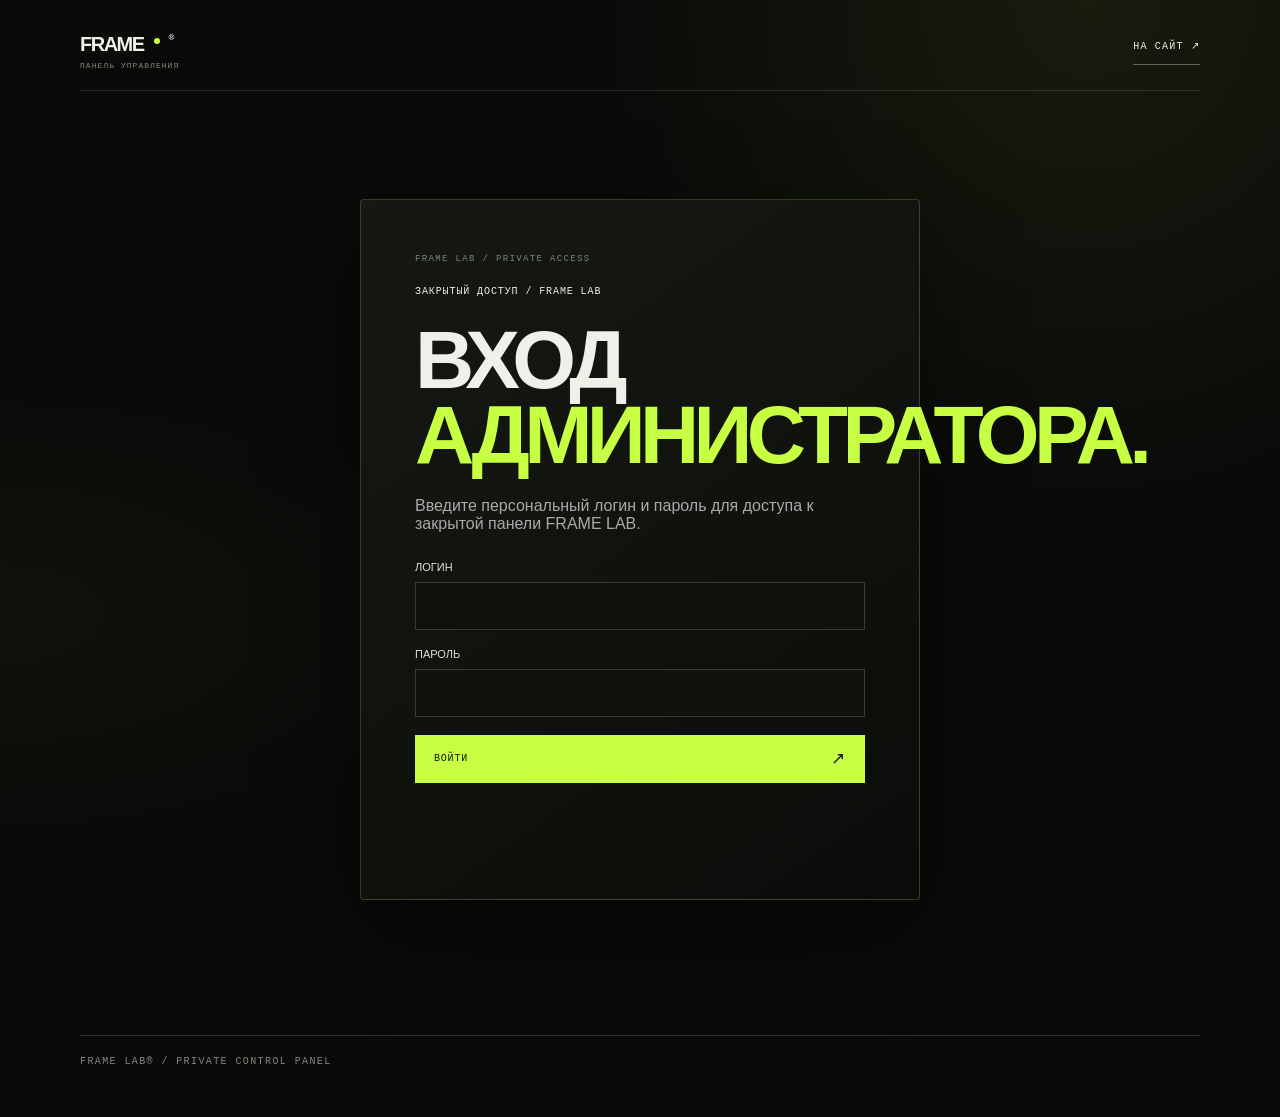
==== commit 1064d52a: "Add visitor profiles table to analytics dashboard" ====
--- a/admin.html
+++ b/admin.html
@@ -1 +1 @@
-<!doctype html><html lang="ru"><head><meta charset="utf-8"><meta name="viewport" content="width=device-width,initial-scale=1"><meta name="robots" content="noindex,nofollow"><meta name="theme-color" content="#090a09"><title>FRAME LAB — Панель администратора</title><link rel="icon" href="favicon.svg"><link rel="stylesheet" href="style.css"><link rel="stylesheet" href="admin.css"></head><body class="admin-page"><main class="admin-wrap"><header class="admin-head"><a class="brand" href="index.html"><span>FRAME</span><i></i><sup>®</sup><small>ПАНЕЛЬ УПРАВЛЕНИЯ</small></a><a class="text-link" href="index.html">НА САЙТ ↗</a></header><section class="admin-login" id="login-panel"><span class="mono">ЗАКРЫТЫЙ ДОСТУП / FRAME LAB</span><h1>ВХОД<br><em>АДМИНИСТРАТОРА.</em></h1><p>Введите персональный логин и пароль для доступа к закрытой панели FRAME LAB.</p><form id="login-form"><label class="form-field">ЛОГИН<input name="username" type="text" autocomplete="username" required></label><label class="form-field">ПАРОЛЬ<input name="password" type="password" autocomplete="current-password" required></label><button class="planner-next" type="submit">ВОЙТИ <span>↗</span></button><p id="login-status" class="form-status" role="status"></p></form></section><section id="dashboard" hidden><div class="dashboard-title"><div><span class="mono">ЗАКРЫТАЯ ЗОНА</span><h1>ПАНЕЛЬ<br><em>УПРАВЛЕНИЯ.</em></h1><p id="admin-email"></p></div><button id="logout" class="planner-back">ВЫЙТИ ↗</button></div><section class="admin-stats" aria-label="Статистика"><article><span>ВСЕГО ЗАЯВОК</span><b id="stat-total">0</b></article><article><span>НОВЫЕ</span><b id="stat-new">0</b></article><article><span>В РАБОТЕ</span><b id="stat-progress">0</b></article><article><span>ЗАВЕРШЕНО</span><b id="stat-done">0</b></article><article><span>КОНВЕРСИЯ В РАБОТУ</span><b id="stat-conversion">0%</b></article></section><div class="admin-tabs"><button class="admin-tab active" data-tab="requests">ЗАЯВКИ <b id="request-count">0</b></button><button class="admin-tab" data-tab="reviews">ОТЗЫВЫ <b id="review-count">0</b></button></div><div id="requests-panel" class="admin-list"></div><div id="reviews-panel" class="admin-list" hidden></div></section><footer class="admin-footer mono">FRAME LAB® / PRIVATE CONTROL PANEL</footer></main><script type="module" src="admin.js"></script></body></html>
+<!doctype html><html lang="ru"><head><meta charset="utf-8"><meta name="viewport" content="width=device-width,initial-scale=1"><meta name="robots" content="noindex,nofollow"><meta name="theme-color" content="#090a09"><title>FRAME LAB — Панель администратора</title><link rel="icon" href="favicon.svg"><link rel="stylesheet" href="style.css"><link rel="stylesheet" href="admin.css"></head><body class="admin-page"><main class="admin-wrap"><header class="admin-head"><a class="brand" href="index.html"><span>FRAME</span><i></i><sup>®</sup><small>ПАНЕЛЬ УПРАВЛЕНИЯ</small></a><a class="text-link" href="index.html">НА САЙТ ↗</a></header><section class="admin-login" id="login-panel"><span class="mono">ЗАКРЫТЫЙ ДОСТУП / FRAME LAB</span><h1>ВХОД<br><em>АДМИНИСТРАТОРА.</em></h1><p>Введите персональный логин и пароль для доступа к закрытой панели FRAME LAB.</p><form id="login-form"><label class="form-field">ЛОГИН<input name="username" type="text" autocomplete="username" required></label><label class="form-field">ПАРОЛЬ<input name="password" type="password" autocomplete="current-password" required></label><button class="planner-next" type="submit">ВОЙТИ <span>↗</span></button><p id="login-status" class="form-status" role="status"></p></form></section><section id="dashboard" hidden><div class="dashboard-title"><div><span class="mono">ЗАКРЫТАЯ ЗОНА</span><h1>ПАНЕЛЬ<br><em>УПРАВЛЕНИЯ.</em></h1><p id="admin-email"></p></div><button id="logout" class="planner-back">ВЫЙТИ ↗</button></div><section class="admin-stats" aria-label="Статистика"><article><span>ВСЕГО ЗАЯВОК</span><b id="stat-total">0</b></article><article><span>НОВЫЕ</span><b id="stat-new">0</b></article><article><span>В РАБОТЕ</span><b id="stat-progress">0</b></article><article><span>ЗАВЕРШЕНО</span><b id="stat-done">0</b></article><article><span>КОНВЕРСИЯ В РАБОТУ</span><b id="stat-conversion">0%</b></article></section><div class="admin-tabs"><button class="admin-tab active" data-tab="requests">ЗАЯВКИ <b id="request-count">0</b></button><button class="admin-tab" data-tab="reviews">ОТЗЫВЫ <b id="review-count">0</b></button><button class="admin-tab" data-tab="analytics">АНАЛИТИКА <b>LIVE</b></button></div><div id="requests-panel" class="admin-list"></div><div id="reviews-panel" class="admin-list" hidden></div><section id="analytics-panel" class="analytics-panel" hidden><div class="analytics-toolbar"><div><span class="admin-meta">ТРАФИК / ПОВЕДЕНИЕ / УСТРОЙСТВА</span><h2>АНАЛИТИКА<span>.</span></h2></div><select id="analytics-range"><option value="1">СЕГОДНЯ</option><option value="7">7 ДНЕЙ</option><option value="30" selected>30 ДНЕЙ</option></select><button id="analytics-refresh" class="planner-back">ОБНОВИТЬ ↻</button></div><p class="analytics-note">Уникальные посетители — браузеры/устройства с first-party ID, а не гарантированное число людей. Онлайн — активность за последние 5 минут. IP и технические данные доступны только администратору; IP хранится до 30 дней.</p><div class="analytics-kpis"><article><span>ПРОСМОТРЫ</span><b id="an-views">—</b></article><article><span>УНИКАЛЬНЫЕ</span><b id="an-unique">—</b></article><article><span>СЕЙЧАС ОНЛАЙН</span><b id="an-online">—</b></article><article><span>СТРАНИЦ</span><b id="an-pages">—</b></article></div><div class="analytics-grid"><article class="analytics-card"><h3>АКТИВНОСТЬ ПО ЧАСАМ</h3><div id="an-hours" class="analytics-bars"></div></article><article class="analytics-card"><h3>ПОПУЛЯРНЫЕ СТРАНИЦЫ</h3><div id="an-top-pages"></div></article><article class="analytics-card"><h3>БРАУЗЕРЫ / ОС / УСТРОЙСТВА</h3><div id="an-tech"></div></article></div><article class="analytics-card analytics-visits"><div class="analytics-toolbar"><h3>ПОСЛЕДНИЕ ПОСЕЩЕНИЯ</h3><span id="an-limit" class="admin-meta">до 500 записей</span></div><div class="analytics-table-wrap"><table><thead><tr><th>ВРЕМЯ</th><th>IP</th><th>СТРАНИЦА</th><th>БРАУЗЕР / ОС</th><th>УСТРОЙСТВО</th></tr></thead><tbody id="an-visits"><tr><td colspan="5">Выберите аналитику для загрузки</td></tr></tbody></table></div></article><article class="analytics-card analytics-visits"><div class="analytics-toolbar"><h3>ПОСЕТИТЕЛИ / ПРОФИЛИ</h3><span class="admin-meta">Сводка по first-party ID за выбранный период</span></div><div class="analytics-table-wrap"><table><thead><tr><th>ПОСЛЕДНИЙ ВИЗИТ</th><th>IP</th><th>УСТРОЙСТВО</th><th>БРАУЗЕР / ОС</th><th>ВИЗИТОВ</th><th>СТРАНИЦЫ</th></tr></thead><tbody id="an-visitors"><tr><td colspan="6">Загрузка профилей…</td></tr></tbody></table></div></article></section></section><footer class="admin-footer mono">FRAME LAB® / PRIVATE CONTROL PANEL</footer></main><script type="module" src="admin.js"></script></body></html>
--- a/style.css
+++ b/style.css
@@ -27,3 +27,95 @@
 @media(max-width:900px){.choice-grid{grid-template-columns:repeat(2,minmax(0,1fr))}.start-heading{gap:30px}.clarity-strip{gap:14px}}
 @media(max-width:650px){.start-project{padding-top:80px;padding-bottom:90px}.start-heading{display:block;padding:60px 0 35px}.start-heading .section-intro{margin:23px 0 0}.planner-shell{padding:20px 15px}.planner-top{align-items:flex-start}.planner-top p{font-size:9px;line-height:1.6}.planner-progress{width:70px;margin-top:8px;flex:none}.planner-step legend{font-size:27px}.field-hint{font-size:10px}.choice-grid{grid-template-columns:1fr 1fr;gap:8px}.choice-card{min-height:130px;padding:13px}.choice-card b{font-size:11px}.choice-card small{font-size:9px}.choice-icon{font-size:19px}.form-grid{grid-template-columns:1fr;gap:14px}.form-field-wide{grid-column:auto}.planner-actions{margin-top:25px}.planner-actions .field-hint{max-width:125px}.planner-next,.planner-back{padding:0 12px;gap:12px;font-size:9px}.result-actions{flex-direction:column;align-items:stretch}.result-actions>*{justify-content:space-between}.clarity-strip{grid-template-columns:1fr;gap:13px;padding-top:25px}.clarity-strip div{padding-top:10px}.service-brief-link{font-size:8px}}
 .choice-grid.needs-choice{animation:choiceNudge .28s ease 2}@keyframes choiceNudge{0%,100%{transform:translateX(0)}25%{transform:translateX(-4px)}75%{transform:translateX(4px)}}
+
+.analytics-consent{position:fixed;z-index:1000;left:20px;right:20px;bottom:20px;display:flex;align-items:center;justify-content:space-between;gap:22px;padding:20px 22px;background:rgba(12,14,11,.97);border:1px solid rgba(199,255,66,.35);box-shadow:0 18px 70px #000b;backdrop-filter:blur(16px);color:#f0f0e9}.analytics-consent b{font:10px 'DM Mono',monospace;letter-spacing:.1em;color:#c7ff42}.analytics-consent p{font-size:11px;line-height:1.6;color:#b7baaf;max-width:760px;margin:8px 0 0}.analytics-consent-actions{display:flex;gap:8px;flex-shrink:0}.analytics-consent-actions button{padding:12px 14px;border:1px solid #62695a;background:transparent;color:#f0f0e9;font:9px 'DM Mono',monospace;cursor:pointer}.analytics-consent-actions button[data-consent=yes]{background:#c7ff42;color:#090a09;border-color:#c7ff42}@media(max-width:650px){.analytics-consent{left:10px;right:10px;bottom:10px;display:block;padding:16px}.analytics-consent-actions{margin-top:12px}.analytics-consent-actions button{flex:1}}
+
+
+/* Performance pass: keep the editorial look, remove expensive full-screen layers. */
+#scene-3d, #ambient-canvas { display:none !important; }
+.cursor-glow { will-change: auto; }
+.noise { opacity:.025; }
+.hero-object { transform: translateZ(0); animation: none; }
+.hero-object::after { content:""; position:absolute; inset:8%; border:1px solid rgba(199,255,66,.12); border-radius:50%; transform:rotate(-28deg) scaleY(.34); }
+.chrome-ball { box-shadow: inset -18px -18px 35px #000, inset 8px 7px 18px rgba(255,255,255,.55), 0 0 55px rgba(199,255,66,.07); }
+.glass-disc { box-shadow: inset 0 0 16px rgba(255,255,255,.06); }
+.title-outline { -webkit-text-stroke-color: rgba(240,240,233,.88); }
+.eyebrow, .body-copy, .section-intro, .process-intro, .service-main p { color:#a7aa9f; }
+.project-type, .section-kicker, .hero-meta, .hero-foot { color:#a0a397; }
+@media (prefers-reduced-motion: reduce) {
+  *, *::before, *::after { scroll-behavior:auto !important; animation-duration:.01ms !important; animation-iteration-count:1 !important; transition-duration:.01ms !important; }
+}
+
+/* Mobile stability: never let decorative effects or reveal states block content. */
+@media (max-width: 700px) {
+  .js .reveal, .js .reveal.in-view { opacity: 1 !important; transform: none !important; }
+  .hero-sculpture { display: none !important; }
+  .sculpture-loop, .sculpture-glass, .sculpture-core, .sculpture-beam,
+  .hero-object, .ticker-track, .direction-cross, .interactive-cube {
+    animation: none !important;
+  }
+  .sculpture-glass { backdrop-filter: none !important; }
+  .noise { display: none !important; }
+  .cursor-glow { display: none !important; }
+  .analytics-consent { backdrop-filter: none !important; }
+  html { scroll-behavior: auto; }
+}
+
+/* Mobile motion: lightweight visual feedback without full-screen render loops. */
+@media (max-width:700px) and (prefers-reduced-motion:no-preference) {
+ .js .reveal {opacity:0;transform:translate3d(0,16px,0);transition:opacity .6s ease,transform .6s cubic-bezier(.2,.7,.2,1)}
+ .js .reveal.in-view {opacity:1;transform:translate3d(0,0,0)}
+ .hero-sculpture{display:block!important;width:86vw;height:86vw;right:-38%;top:7%;opacity:.38;filter:none;animation:mobile-drift 18s ease-in-out infinite}
+ .sculpture-loop{animation:mobile-loop 25s linear infinite}.loop-b{animation-duration:32s}.loop-c{animation-duration:28s}
+ .sculpture-glass{animation:mobile-glass 10s ease-in-out infinite}.sculpture-core{animation:core-turn 24s linear infinite}
+ .sculpture-beam{animation:beam-pulse 9s ease-in-out infinite}.hero-object{animation:mobile-object 8s ease-in-out infinite alternate}
+ .project-art,.choice-card,.service-plus,.project-arrow{transition:transform .35s ease,border-color .35s ease,color .35s ease}
+ .project-card:active .project-art,.choice-card:active{transform:scale(.985)}
+ .service-item:active .service-plus,.project-card:active .project-arrow{transform:translateX(4px);color:var(--lime)}
+ .planner-next:active,.planner-back:active{transform:scale(.975)}
+}
+@keyframes mobile-drift{0%,100%{transform:translate3d(0,0,0) rotate(-5deg)}50%{transform:translate3d(-3%,2%,0) rotate(4deg)}}
+@keyframes mobile-loop{to{transform:rotateX(67deg) rotateZ(332deg)}}
+@keyframes mobile-glass{0%,100%{transform:translate3d(0,0,0) scale(1)}50%{transform:translate3d(5px,-9px,0) scale(1.025)}}
+@keyframes mobile-object{from{transform:translate3d(0,0,0)}to{transform:translate3d(0,-7px,0)}}
+
+
+/* Final mobile override: explicitly wins over the earlier stability kill-switch. */
+@media (max-width:700px) and (prefers-reduced-motion:no-preference) {
+  .js .reveal { opacity:0 !important; transform:translate3d(0,18px,0) !important; transition:opacity .65s ease,transform .65s cubic-bezier(.2,.7,.2,1) !important; }
+  .js .reveal.in-view { opacity:1 !important; transform:translate3d(0,0,0) !important; }
+  .hero-sculpture { display:block !important; width:86vw; height:86vw; right:-38%; top:7%; opacity:.34; filter:none; animation:mobile-drift 19s ease-in-out infinite !important; }
+  .sculpture-loop { animation:mobile-loop 28s linear infinite !important; }
+  .sculpture-loop.loop-b { animation-duration:34s !important; }
+  .sculpture-loop.loop-c { animation-duration:31s !important; }
+  .sculpture-glass { animation:mobile-glass 11s ease-in-out infinite !important; backdrop-filter:none !important; }
+  .sculpture-core { animation:core-turn 30s linear infinite !important; }
+  .sculpture-beam { animation:beam-pulse 10s ease-in-out infinite !important; }
+  .hero-object { animation:mobile-object 8s ease-in-out infinite alternate !important; }
+  .ticker-track { animation:ticker 46s linear infinite !important; }
+  .direction-cross, .interactive-cube { animation:none !important; }
+}
+@media (max-width:700px) and (prefers-reduced-motion:reduce) {
+  .js .reveal, .js .reveal.in-view { opacity:1 !important; transform:none !important; }
+}
+
+
+/* UI arrows are inline vector shapes, never platform emoji glyphs. */
+.ui-arrow{display:inline-block;width:1em;height:1em;vertical-align:-.16em;flex:none;fill:none;stroke:currentColor;stroke-width:1.7;stroke-linecap:round;stroke-linejoin:round}
+.project-arrow .ui-arrow{width:17px;height:17px}
+.service-plus .ui-arrow{width:20px;height:20px}
+.choice-icon .ui-arrow{width:23px;height:23px}
+.process-step .ui-arrow{width:15px;height:15px}
+.nord-art .ui-arrow{width:20px;height:20px}
+
+
+/* MOBILE SAFETY FIX: content must never depend on animation observers. */
+@media (max-width: 900px) {
+  .js .reveal, .js .reveal.in-view { opacity: 1 !important; visibility: visible !important; transform: none !important; }
+  .hero-copy, .hero-title, .site-header, main, main section { visibility: visible !important; }
+  #scene-3d, #ambient-canvas, .noise, .cursor-glow { display: none !important; }
+}
+@media (max-width: 700px) and (prefers-reduced-motion: no-preference) {
+  .hero-sculpture, .sculpture-loop, .sculpture-glass, .sculpture-core, .sculpture-beam,
+  .hero-object, .ticker-track, .direction-cross, .interactive-cube { animation: none !important; }
+}
--- a/admin.css
+++ b/admin.css
@@ -3,3 +3,28 @@
 .admin-stats{display:grid;grid-template-columns:repeat(5,minmax(0,1fr));gap:10px;margin:24px 0}.admin-stats article{padding:16px;border:1px solid #34382e;background:#111310;border-radius:12px}.admin-stats span{display:block;color:#92968a;font:10px monospace;letter-spacing:.08em}.admin-stats b{display:block;color:#c7ff42;font-size:30px;margin-top:9px}.admin-detail{border-top:1px solid #34382e;margin-top:16px;padding-top:14px}.admin-detail textarea,.admin-detail input{width:100%;background:#090a09;color:#f0f0e9;border:1px solid #45483e;padding:12px;border-radius:8px;margin:6px 0 10px}.admin-detail button,.admin-actions button{cursor:pointer}.admin-history{font-size:13px;color:#b7baaf;line-height:1.7;padding-left:18px}.admin-file{font-size:13px;color:#c7ff42;display:block;margin:8px 0}.admin-card p{white-space:pre-wrap;overflow-wrap:anywhere}@media(max-width:700px){.admin-stats{grid-template-columns:repeat(2,minmax(0,1fr))}.admin-stats article:last-child{grid-column:span 2}}
 
 .admin-toast{position:fixed;right:20px;bottom:20px;z-index:9999;background:#c7ff42;color:#090a09;padding:14px 18px;border-radius:10px;font-weight:700;box-shadow:0 10px 40px #0008;max-width:min(420px,calc(100vw - 40px))}
+
+.analytics-panel{display:grid;gap:18px}.analytics-toolbar{display:flex;align-items:center;justify-content:space-between;gap:14px;flex-wrap:wrap}.analytics-toolbar h2{font-size:clamp(30px,5vw,52px);letter-spacing:-.07em;margin:8px 0}.analytics-toolbar h2 span{color:#c7ff42}.analytics-toolbar select{background:#111310;color:#f0f0e9;border:1px solid #414638;padding:12px;font:10px 'DM Mono',monospace}.analytics-note{color:#9da194;font-size:11px;line-height:1.7;max-width:900px;border-left:2px solid #c7ff42;padding:4px 0 4px 14px}.analytics-kpis{display:grid;grid-template-columns:repeat(4,minmax(0,1fr));gap:10px}.analytics-kpis article,.analytics-card{border:1px solid #34382e;background:linear-gradient(145deg,#141711,#0d0f0c);padding:18px;border-radius:12px;min-width:0}.analytics-kpis span{display:block;color:#92968a;font:9px 'DM Mono',monospace;letter-spacing:.1em}.analytics-kpis b{display:block;color:#c7ff42;font-size:clamp(25px,4vw,38px);margin-top:12px}.analytics-grid{display:grid;grid-template-columns:1.3fr 1fr 1fr;gap:12px}.analytics-card h3{font:10px 'DM Mono',monospace;letter-spacing:.1em;color:#bfc4b5;margin:0 0 18px}.analytics-bars{height:160px;display:flex;align-items:end;gap:4px;border-bottom:1px solid #424638;padding-top:10px}.analytics-bar{flex:1;min-width:3px;background:linear-gradient(180deg,#c7ff42,#718c28);border-radius:3px 3px 0 0;position:relative;opacity:.85}.analytics-bar span{position:absolute;bottom:-20px;left:50%;transform:translateX(-50%);font:8px 'DM Mono',monospace;color:#777d70}.analytics-line{display:flex;justify-content:space-between;gap:12px;padding:9px 0;border-bottom:1px solid #ffffff12;color:#b8bdb0;font-size:11px}.analytics-line b{color:#c7ff42;font:11px 'DM Mono',monospace}.analytics-visits{min-width:0}.analytics-table-wrap{overflow:auto}#an-visits{font-size:11px}#an-visits td,#an-visits th{padding:11px 12px;border-bottom:1px solid #ffffff12;text-align:left;white-space:nowrap}#an-visits th{color:#8f9684;font:9px 'DM Mono',monospace}#an-visits td{color:#d0d3c9}#an-visits tr:hover td{background:#c7ff4208}.analytics-ip{color:#c7ff42!important;font-family:'DM Mono',monospace!important}@media(max-width:900px){.analytics-grid{grid-template-columns:1fr 1fr}.analytics-grid article:first-child{grid-column:1/-1}}@media(max-width:650px){.analytics-kpis{grid-template-columns:repeat(2,minmax(0,1fr))}.analytics-grid{grid-template-columns:1fr}.analytics-grid article:first-child{grid-column:auto}.analytics-toolbar{align-items:flex-start}.analytics-toolbar select{margin-left:auto}.analytics-card{padding:14px}.analytics-bars{height:130px}}
+
+.analytics-consent{position:fixed;z-index:1000;left:20px;right:20px;bottom:20px;display:flex;align-items:center;justify-content:space-between;gap:22px;padding:20px 22px;background:rgba(12,14,11,.97);border:1px solid rgba(199,255,66,.35);box-shadow:0 18px 70px #000b;backdrop-filter:blur(16px);color:#f0f0e9}.analytics-consent b{font:10px 'DM Mono',monospace;letter-spacing:.1em;color:#c7ff42}.analytics-consent p{font-size:11px;line-height:1.6;color:#b7baaf;max-width:760px;margin:8px 0 0}.analytics-consent-actions{display:flex;gap:8px;flex-shrink:0}.analytics-consent-actions button{padding:12px 14px;border:1px solid #62695a;background:transparent;color:#f0f0e9;font:9px 'DM Mono',monospace;cursor:pointer}.analytics-consent-actions button[data-consent=yes]{background:#c7ff42;color:#090a09;border-color:#c7ff42}@media(max-width:650px){.analytics-consent{left:10px;right:10px;bottom:10px;display:block;padding:16px}.analytics-consent-actions{margin-top:12px}.analytics-consent-actions button{flex:1}}
+
+/* Premium control-room finish */
+.admin-page{background:radial-gradient(ellipse at 85% 0%,rgba(199,255,66,.075),transparent 34%),radial-gradient(ellipse at 0% 55%,rgba(199,255,66,.035),transparent 30%),#090a09}.admin-wrap{max-width:1280px}.admin-head{padding-bottom:20px;border-bottom:1px solid rgba(240,240,233,.12)}.admin-head .brand{filter:drop-shadow(0 0 18px rgba(199,255,66,.08))}.dashboard-title{position:relative;padding:30px 0 34px;border-bottom:1px solid rgba(240,240,233,.12);margin:52px 0 26px}.dashboard-title:after{content:'FL / CONTROL SYSTEM';position:absolute;right:0;top:30px;color:#60675a;font:9px 'DM Mono',monospace;letter-spacing:.14em}.dashboard-title h1{font-size:clamp(48px,7vw,76px)}.admin-stats article{position:relative;overflow:hidden;border-radius:3px;background:linear-gradient(145deg,rgba(26,30,22,.96),rgba(13,15,12,.98));border-color:rgba(199,255,66,.13);box-shadow:0 12px 35px rgba(0,0,0,.14);transition:border-color .25s,transform .25s}.admin-stats article:hover{transform:translateY(-3px);border-color:rgba(199,255,66,.42)}.admin-stats article:after{content:'';position:absolute;right:-24px;bottom:-40px;width:100px;height:100px;border:1px solid rgba(199,255,66,.12);border-radius:50%;box-shadow:0 0 0 12px rgba(199,255,66,.025),0 0 0 24px rgba(199,255,66,.018)}.admin-stats b{font-size:34px;letter-spacing:-.06em}.admin-tabs{gap:8px;border-bottom:1px solid rgba(240,240,233,.12);padding-bottom:0}.admin-tab{position:relative;padding:15px 18px;border:1px solid transparent;border-bottom:0;border-radius:4px 4px 0 0}.admin-tab.active{background:rgba(199,255,66,.055);border-color:rgba(199,255,66,.2);color:#c7ff42}.admin-card{border-radius:4px;background:linear-gradient(145deg,rgba(21,24,19,.98),rgba(12,14,11,.98));border-color:rgba(240,240,233,.13);box-shadow:0 15px 42px rgba(0,0,0,.16);transition:border-color .2s}.admin-card:hover{border-color:rgba(199,255,66,.28)}.admin-card h3{letter-spacing:-.035em}.admin-actions button{border-radius:2px;transition:background .2s,border-color .2s,color .2s}.admin-actions button:hover{border-color:#c7ff42;color:#c7ff42}.admin-actions button.approve:hover{background:#d8ff78;color:#090a09}.admin-login{border-radius:4px;background:linear-gradient(145deg,rgba(22,25,19,.98),rgba(11,13,10,.98));border-color:rgba(199,255,66,.2);box-shadow:0 30px 100px rgba(0,0,0,.35)}.admin-login:before{content:'FRAME LAB / PRIVATE ACCESS';display:block;color:#7e8871;font:9px 'DM Mono',monospace;letter-spacing:.15em;margin-bottom:16px}.admin-footer{letter-spacing:.14em}@media(max-width:650px){.dashboard-title:after{display:none}.dashboard-title{margin-top:34px;padding-top:18px}.admin-stats article{padding:14px}.admin-stats b{font-size:29px}.admin-tab{padding:13px 10px;font-size:10px}}
+
+
+/* Analytics visit log — redesigned as a readable control-room data table */
+.analytics-visits{padding:0;overflow:hidden}
+.analytics-visits>.analytics-toolbar{padding:22px 24px 16px;border-bottom:1px solid rgba(199,255,66,.16)}
+.analytics-visits>.analytics-toolbar h3{margin:0;font-size:11px;letter-spacing:.16em}
+.analytics-visits .analytics-table-wrap{padding:0 18px 18px;max-height:560px;overflow:auto;scrollbar-width:thin;scrollbar-color:#596344 #11130f}
+#an-visits{width:100%;border-collapse:separate;border-spacing:0 7px;font-size:12px}
+#an-visits thead{position:sticky;top:0;z-index:2}
+#an-visits th{padding:13px 15px;background:#171b13;color:#929b83;text-align:left;font:9px 'DM Mono',monospace;letter-spacing:.14em;border-top:1px solid rgba(199,255,66,.14);border-bottom:1px solid rgba(199,255,66,.14)}
+#an-visits th:first-child{border-radius:5px 0 0 5px}
+#an-visits th:last-child{border-radius:0 5px 5px 0}
+#an-visits td{padding:15px;color:#d9dccf;background:rgba(255,255,255,.018);border-top:1px solid rgba(255,255,255,.055);border-bottom:1px solid rgba(255,255,255,.055);font-size:12px}
+#an-visits td:first-child{border-left:1px solid rgba(255,255,255,.055);border-radius:4px 0 0 4px;color:#aeb5a2;font:11px 'DM Mono',monospace}
+#an-visits td:last-child{border-right:1px solid rgba(255,255,255,.055);border-radius:0 4px 4px 0}
+#an-visits tr:hover td{background:rgba(199,255,66,.055);border-color:rgba(199,255,66,.18)}
+#an-visits .analytics-ip{color:#c7ff42!important;font:12px 'DM Mono',monospace!important;letter-spacing:.02em}
+@media(max-width:760px){.analytics-visits>.analytics-toolbar{padding:17px}.analytics-visits .analytics-table-wrap{padding:0 10px 12px}#an-visits{min-width:760px}#an-visits td{padding:13px 11px}}
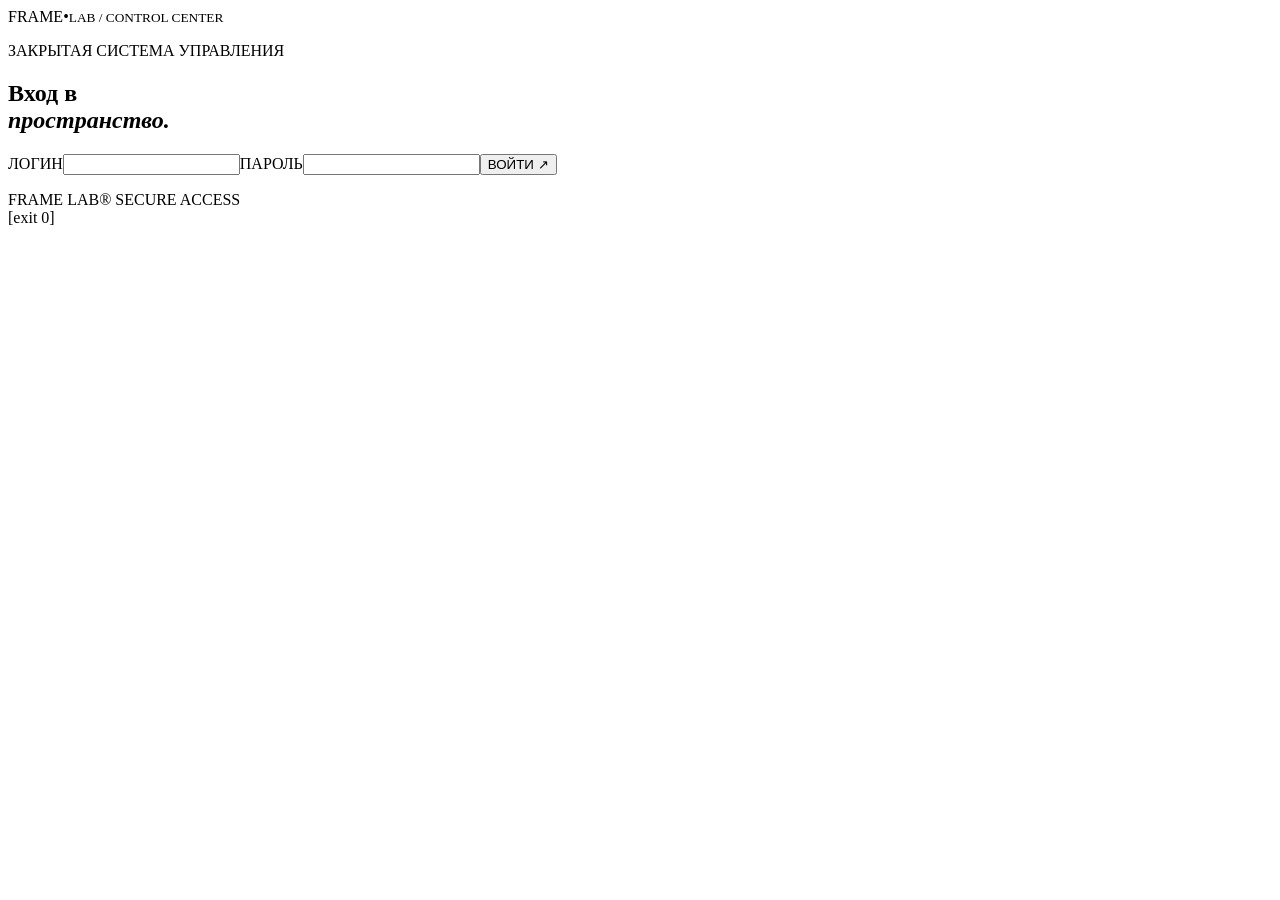
==== commit 774786e0: "Rebuild FRAME LAB admin control center" ====
--- a/admin.html
+++ b/admin.html
@@ -1 +1,14 @@
-<!doctype html><html lang="ru"><head><meta charset="utf-8"><meta name="viewport" content="width=device-width,initial-scale=1"><meta name="robots" content="noindex,nofollow"><meta name="theme-color" content="#090a09"><title>FRAME LAB — Панель администратора</title><link rel="icon" href="favicon.svg"><link rel="stylesheet" href="style.css"><link rel="stylesheet" href="admin.css"></head><body class="admin-page"><main class="admin-wrap"><header class="admin-head"><a class="brand" href="index.html"><span>FRAME</span><i></i><sup>®</sup><small>ПАНЕЛЬ УПРАВЛЕНИЯ</small></a><a class="text-link" href="index.html">НА САЙТ ↗</a></header><section class="admin-login" id="login-panel"><span class="mono">ЗАКРЫТЫЙ ДОСТУП / FRAME LAB</span><h1>ВХОД<br><em>АДМИНИСТРАТОРА.</em></h1><p>Введите персональный логин и пароль для доступа к закрытой панели FRAME LAB.</p><form id="login-form"><label class="form-field">ЛОГИН<input name="username" type="text" autocomplete="username" required></label><label class="form-field">ПАРОЛЬ<input name="password" type="password" autocomplete="current-password" required></label><button class="planner-next" type="submit">ВОЙТИ <span>↗</span></button><p id="login-status" class="form-status" role="status"></p></form></section><section id="dashboard" hidden><div class="dashboard-title"><div><span class="mono">ЗАКРЫТАЯ ЗОНА</span><h1>ПАНЕЛЬ<br><em>УПРАВЛЕНИЯ.</em></h1><p id="admin-email"></p></div><button id="logout" class="planner-back">ВЫЙТИ ↗</button></div><section class="admin-stats" aria-label="Статистика"><article><span>ВСЕГО ЗАЯВОК</span><b id="stat-total">0</b></article><article><span>НОВЫЕ</span><b id="stat-new">0</b></article><article><span>В РАБОТЕ</span><b id="stat-progress">0</b></article><article><span>ЗАВЕРШЕНО</span><b id="stat-done">0</b></article><article><span>КОНВЕРСИЯ В РАБОТУ</span><b id="stat-conversion">0%</b></article></section><div class="admin-tabs"><button class="admin-tab active" data-tab="requests">ЗАЯВКИ <b id="request-count">0</b></button><button class="admin-tab" data-tab="reviews">ОТЗЫВЫ <b id="review-count">0</b></button><button class="admin-tab" data-tab="analytics">АНАЛИТИКА <b>LIVE</b></button></div><div id="requests-panel" class="admin-list"></div><div id="reviews-panel" class="admin-list" hidden></div><section id="analytics-panel" class="analytics-panel" hidden><div class="analytics-toolbar"><div><span class="admin-meta">ТРАФИК / ПОВЕДЕНИЕ / УСТРОЙСТВА</span><h2>АНАЛИТИКА<span>.</span></h2></div><select id="analytics-range"><option value="1">СЕГОДНЯ</option><option value="7">7 ДНЕЙ</option><option value="30" selected>30 ДНЕЙ</option></select><button id="analytics-refresh" class="planner-back">ОБНОВИТЬ ↻</button></div><p class="analytics-note">Уникальные посетители — браузеры/устройства с first-party ID, а не гарантированное число людей. Онлайн — активность за последние 5 минут. IP и технические данные доступны только администратору; IP хранится до 30 дней.</p><div class="analytics-kpis"><article><span>ПРОСМОТРЫ</span><b id="an-views">—</b></article><article><span>УНИКАЛЬНЫЕ</span><b id="an-unique">—</b></article><article><span>СЕЙЧАС ОНЛАЙН</span><b id="an-online">—</b></article><article><span>СТРАНИЦ</span><b id="an-pages">—</b></article></div><div class="analytics-grid"><article class="analytics-card"><h3>АКТИВНОСТЬ ПО ЧАСАМ</h3><div id="an-hours" class="analytics-bars"></div></article><article class="analytics-card"><h3>ПОПУЛЯРНЫЕ СТРАНИЦЫ</h3><div id="an-top-pages"></div></article><article class="analytics-card"><h3>БРАУЗЕРЫ / ОС / УСТРОЙСТВА</h3><div id="an-tech"></div></article></div><article class="analytics-card analytics-visits"><div class="analytics-toolbar"><h3>ПОСЛЕДНИЕ ПОСЕЩЕНИЯ</h3><span id="an-limit" class="admin-meta">до 500 записей</span></div><div class="analytics-table-wrap"><table><thead><tr><th>ВРЕМЯ</th><th>IP</th><th>СТРАНИЦА</th><th>БРАУЗЕР / ОС</th><th>УСТРОЙСТВО</th></tr></thead><tbody id="an-visits"><tr><td colspan="5">Выберите аналитику для загрузки</td></tr></tbody></table></div></article><article class="analytics-card analytics-visits"><div class="analytics-toolbar"><h3>ПОСЕТИТЕЛИ / ПРОФИЛИ</h3><span class="admin-meta">Сводка по first-party ID за выбранный период</span></div><div class="analytics-table-wrap"><table><thead><tr><th>ПОСЛЕДНИЙ ВИЗИТ</th><th>IP</th><th>УСТРОЙСТВО</th><th>БРАУЗЕР / ОС</th><th>ВИЗИТОВ</th><th>СТРАНИЦЫ</th></tr></thead><tbody id="an-visitors"><tr><td colspan="6">Загрузка профилей…</td></tr></tbody></table></div></article></section></section><footer class="admin-footer mono">FRAME LAB® / PRIVATE CONTROL PANEL</footer></main><script type="module" src="admin.js"></script></body></html>
+<!doctype html>
+<html lang="ru"><head><meta charset="utf-8"><meta name="viewport" content="width=device-width,initial-scale=1"><meta name="robots" content="noindex,nofollow"><meta name="theme-color" content="#090b09"><title>FRAME LAB — Control Center</title><link rel="icon" href="favicon.svg"><link rel="stylesheet" href="admin.css"></head>
+<body class="admin-shell"><div class="ambient ambient-a"></div><div class="ambient ambient-b"></div>
+<section id="login-screen" class="login-screen"><div class="login-card"><div class="brand-mark">FRAME<span>•</span><small>LAB / CONTROL CENTER</small></div><p class="eyebrow">ЗАКРЫТАЯ СИСТЕМА УПРАВЛЕНИЯ</p><h1>Вход в<br><em>пространство.</em></h1><form id="login-form"><label>ЛОГИН<input name="username" autocomplete="username" required></label><label>ПАРОЛЬ<input name="password" type="password" autocomplete="current-password" required></label><button class="primary-btn">ВОЙТИ <span>↗</span></button><p id="login-error" class="error-text"></p></form><div class="login-foot">FRAME LAB® <span>SECURE ACCESS</span></div></div></section>
+<div id="app" class="app" hidden><aside class="sidebar"><a class="brand-mark" href="#overview">FRAME<span>•</span><small>LAB / ADMIN</small></a><div class="side-label">РАБОЧЕЕ ПРОСТРАНСТВО</div><nav id="nav"><button class="nav-item active" data-view="overview"><i>◫</i>Обзор</button><button class="nav-item" data-view="orders"><i>▤</i>Заявки <b id="new-count">0</b></button><button class="nav-item" data-view="reviews"><i>✳</i>Отзывы</button><button class="nav-item" data-view="visitors"><i>◎</i>Посетители</button></nav><div class="sidebar-bottom"><div class="status-pill"><i></i>СИСТЕМА АКТИВНА</div><button id="logout" class="logout-btn">Выйти из аккаунта ↗</button><small>FRAME LAB® · 2026</small></div></aside>
+<main class="main"><header class="topbar"><div><div class="crumb">FRAME LAB <span>/</span> <b id="crumb-title">ОБЗОР</b></div><div class="page-heading"><h1 id="page-title">Добро пожаловать.</h1><p id="page-subtitle">Всё важное о вашем проекте — в одном месте.</p></div></div><div class="top-actions"><div class="live-indicator"><i></i> LIVE</div><button id="refresh" class="icon-btn" title="Обновить">↻</button><div class="avatar">FL</div></div></header>
+<section id="view-overview" class="view"><div class="welcome-banner"><div><span class="eyebrow">ВАША РАБОЧАЯ СРЕДА</span><h2>Создаём. Управляем.<br><em>Растём.</em></h2><p>Контроль заявок, репутации и аудитории FRAME LAB.</p></div><div class="banner-orbit"><div class="orbit-ring"></div><div class="orbit-core">F<span>•</span></div></div></div><div class="section-head"><div><span class="eyebrow">СЕЙЧАС В ПРОЕКТЕ</span><h2>Ключевые показатели</h2></div><span class="muted" id="updated-at">Обновление —</span></div><div class="stat-grid"><article class="stat-card"><div class="stat-top"><span>ВСЕ ЗАЯВКИ</span><i>↗</i></div><strong id="stat-orders">—</strong><small>За всё время</small></article><article class="stat-card"><div class="stat-top"><span>ОЖИДАЮТ ОТВЕТА</span><i>◷</i></div><strong id="stat-new">—</strong><small>Новые обращения</small></article><article class="stat-card"><div class="stat-top"><span>ОТЗЫВЫ</span><i>✳</i></div><strong id="stat-reviews">—</strong><small>Всего получено</small></article><article class="stat-card accent-card"><div class="stat-top"><span>ПОСЕТИТЕЛИ</span><i>◎</i></div><strong id="stat-visitors">—</strong><small>За выбранный период</small></article></div><div class="overview-grid"><article class="panel-card"><div class="panel-title"><div><span class="eyebrow">ПОСЛЕДНИЕ ОБРАЩЕНИЯ</span><h3>Новые заявки</h3></div><button class="text-btn" data-goto="orders">Все заявки ↗</button></div><div id="overview-orders" class="compact-list"><div class="empty-state">Загружаем заявки…</div></div></article><article class="panel-card"><div class="panel-title"><div><span class="eyebrow">АКТИВНОСТЬ</span><h3>Последние посещения</h3></div><button class="text-btn" data-goto="visitors">Все посетители ↗</button></div><div id="overview-visitors" class="compact-list"><div class="empty-state">Загружаем данные…</div></div></article></div></section>
+<section id="view-orders" class="view" hidden><div class="toolbar"><div class="filter-tabs"><button class="filter active" data-order-filter="all">Все</button><button class="filter" data-order-filter="new">Новые</button><button class="filter" data-order-filter="in_progress">В работе</button><button class="filter" data-order-filter="done">Завершённые</button></div><input id="order-search" class="search" placeholder="Поиск по имени или услуге…"></div><div id="orders-list" class="records-list"><div class="empty-state">Загрузка заявок…</div></div></section>
+<section id="view-reviews" class="view" hidden><div class="toolbar"><div class="filter-tabs"><button class="filter active" data-review-filter="all">Все</button><button class="filter" data-review-filter="pending">На проверке</button><button class="filter" data-review-filter="approved">Опубликованы</button><button class="filter" data-review-filter="rejected">Отклонены</button></div></div><div id="reviews-list" class="review-grid"><div class="empty-state">Загрузка отзывов…</div></div></section>
+<section id="view-visitors" class="view" hidden><div class="visitor-summary"><article><span>ПРОСМОТРЫ</span><b id="v-views">—</b></article><article><span>УНИКАЛЬНЫЕ ID</span><b id="v-unique">—</b></article><article><span>АКТИВНЫЕ ЗА 5 МИН</span><b id="v-online">—</b></article><article><span>УСТРОЙСТВА</span><b id="v-devices">—</b></article></div><div class="visitor-toolbar"><div><span class="eyebrow">ЖУРНАЛ АКТИВНОСТИ</span><h2>Посетители сайта</h2><p class="muted">Время сервера · данные только с разрешённой аналитики</p></div><div class="toolbar-right"><select id="visitor-range"><option value="1">Сегодня</option><option value="7">7 дней</option><option value="30" selected>30 дней</option></select><input id="visitor-search" class="search" placeholder="Устройство, браузер, страница…"></div></div><div class="table-wrap"><table><thead><tr><th>ДАТА И ВРЕМЯ</th><th>УСТРОЙСТВО</th><th>БРАУЗЕР / ОС</th><th>СТРАНИЦА</th><th>ИСТОЧНИК</th><th></th></tr></thead><tbody id="visitors-table"><tr><td colspan="6" class="empty-state">Загрузка посещений…</td></tr></tbody></table></div><p class="privacy-note">IP-адрес, город и провайдер могут определяться только при законном основании и наличии согласия на соответствующую аналитику. Технические характеристики, недоступные браузеру, не подменяются предположениями.</p></section>
+</main></div>
+<div id="detail-modal" class="modal" hidden><div class="modal-backdrop" data-close></div><section class="detail-card"><button class="modal-close" data-close>×</button><span class="eyebrow">ПРОФИЛЬ ПОСЕТИТЕЛЯ</span><h2 id="detail-title">Устройство</h2><p id="detail-subtitle" class="muted"></p><div id="detail-content" class="detail-grid"></div><p class="privacy-note">«Недоступно» означает, что браузер или источник данных не передал это значение. Геолокация по IP приблизительная и не указывает точный адрес.</p></section></div><script type="module" src="admin.js"></script></body></html>
+
+[exit 0]
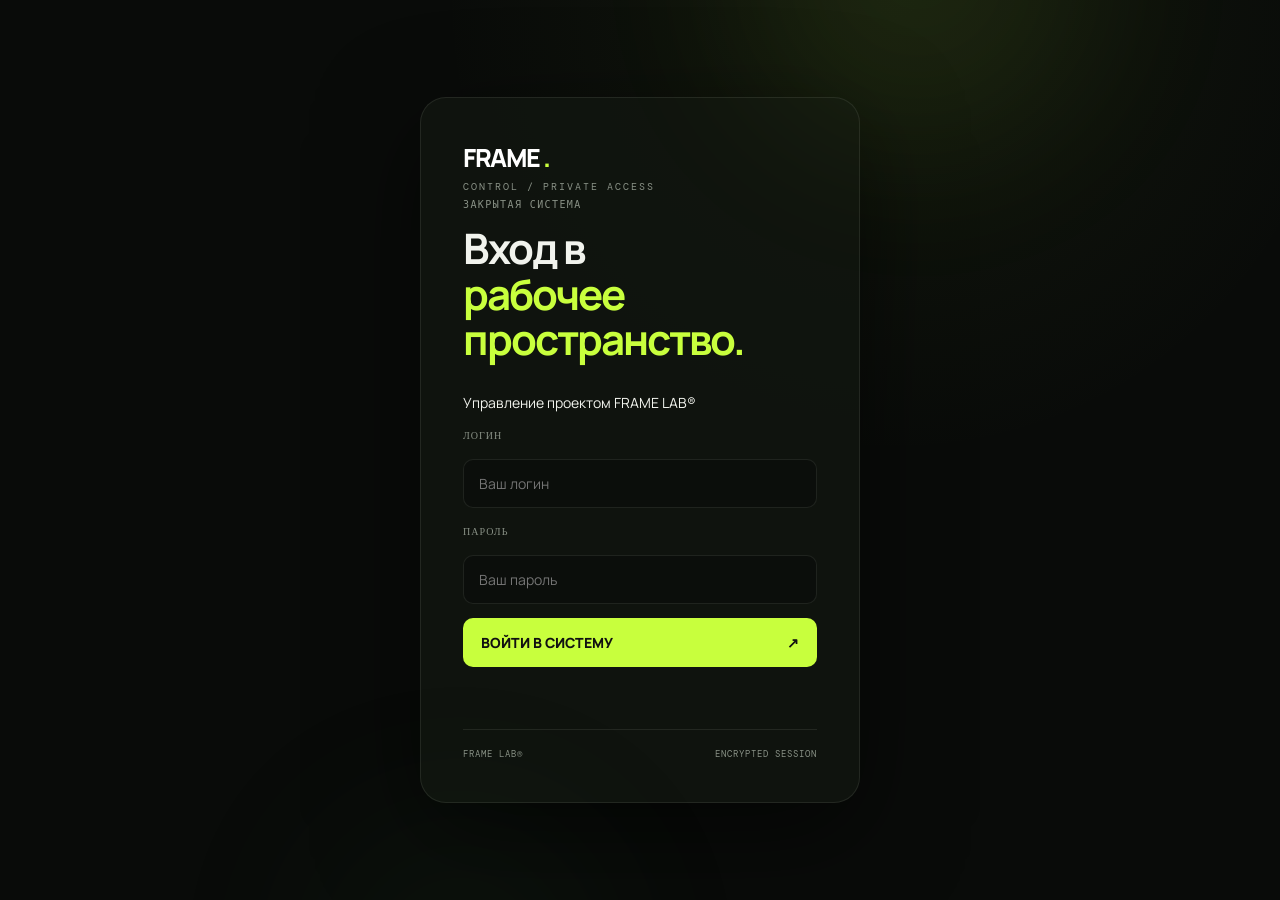
==== commit fddaf1b1: "Redesign FRAME LAB admin interface" ====
--- a/admin.html
+++ b/admin.html
@@ -1,14 +1,86 @@
 <!doctype html>
-<html lang="ru"><head><meta charset="utf-8"><meta name="viewport" content="width=device-width,initial-scale=1"><meta name="robots" content="noindex,nofollow"><meta name="theme-color" content="#090b09"><title>FRAME LAB — Control Center</title><link rel="icon" href="favicon.svg"><link rel="stylesheet" href="admin.css"></head>
-<body class="admin-shell"><div class="ambient ambient-a"></div><div class="ambient ambient-b"></div>
-<section id="login-screen" class="login-screen"><div class="login-card"><div class="brand-mark">FRAME<span>•</span><small>LAB / CONTROL CENTER</small></div><p class="eyebrow">ЗАКРЫТАЯ СИСТЕМА УПРАВЛЕНИЯ</p><h1>Вход в<br><em>пространство.</em></h1><form id="login-form"><label>ЛОГИН<input name="username" autocomplete="username" required></label><label>ПАРОЛЬ<input name="password" type="password" autocomplete="current-password" required></label><button class="primary-btn">ВОЙТИ <span>↗</span></button><p id="login-error" class="error-text"></p></form><div class="login-foot">FRAME LAB® <span>SECURE ACCESS</span></div></div></section>
-<div id="app" class="app" hidden><aside class="sidebar"><a class="brand-mark" href="#overview">FRAME<span>•</span><small>LAB / ADMIN</small></a><div class="side-label">РАБОЧЕЕ ПРОСТРАНСТВО</div><nav id="nav"><button class="nav-item active" data-view="overview"><i>◫</i>Обзор</button><button class="nav-item" data-view="orders"><i>▤</i>Заявки <b id="new-count">0</b></button><button class="nav-item" data-view="reviews"><i>✳</i>Отзывы</button><button class="nav-item" data-view="visitors"><i>◎</i>Посетители</button></nav><div class="sidebar-bottom"><div class="status-pill"><i></i>СИСТЕМА АКТИВНА</div><button id="logout" class="logout-btn">Выйти из аккаунта ↗</button><small>FRAME LAB® · 2026</small></div></aside>
-<main class="main"><header class="topbar"><div><div class="crumb">FRAME LAB <span>/</span> <b id="crumb-title">ОБЗОР</b></div><div class="page-heading"><h1 id="page-title">Добро пожаловать.</h1><p id="page-subtitle">Всё важное о вашем проекте — в одном месте.</p></div></div><div class="top-actions"><div class="live-indicator"><i></i> LIVE</div><button id="refresh" class="icon-btn" title="Обновить">↻</button><div class="avatar">FL</div></div></header>
-<section id="view-overview" class="view"><div class="welcome-banner"><div><span class="eyebrow">ВАША РАБОЧАЯ СРЕДА</span><h2>Создаём. Управляем.<br><em>Растём.</em></h2><p>Контроль заявок, репутации и аудитории FRAME LAB.</p></div><div class="banner-orbit"><div class="orbit-ring"></div><div class="orbit-core">F<span>•</span></div></div></div><div class="section-head"><div><span class="eyebrow">СЕЙЧАС В ПРОЕКТЕ</span><h2>Ключевые показатели</h2></div><span class="muted" id="updated-at">Обновление —</span></div><div class="stat-grid"><article class="stat-card"><div class="stat-top"><span>ВСЕ ЗАЯВКИ</span><i>↗</i></div><strong id="stat-orders">—</strong><small>За всё время</small></article><article class="stat-card"><div class="stat-top"><span>ОЖИДАЮТ ОТВЕТА</span><i>◷</i></div><strong id="stat-new">—</strong><small>Новые обращения</small></article><article class="stat-card"><div class="stat-top"><span>ОТЗЫВЫ</span><i>✳</i></div><strong id="stat-reviews">—</strong><small>Всего получено</small></article><article class="stat-card accent-card"><div class="stat-top"><span>ПОСЕТИТЕЛИ</span><i>◎</i></div><strong id="stat-visitors">—</strong><small>За выбранный период</small></article></div><div class="overview-grid"><article class="panel-card"><div class="panel-title"><div><span class="eyebrow">ПОСЛЕДНИЕ ОБРАЩЕНИЯ</span><h3>Новые заявки</h3></div><button class="text-btn" data-goto="orders">Все заявки ↗</button></div><div id="overview-orders" class="compact-list"><div class="empty-state">Загружаем заявки…</div></div></article><article class="panel-card"><div class="panel-title"><div><span class="eyebrow">АКТИВНОСТЬ</span><h3>Последние посещения</h3></div><button class="text-btn" data-goto="visitors">Все посетители ↗</button></div><div id="overview-visitors" class="compact-list"><div class="empty-state">Загружаем данные…</div></div></article></div></section>
-<section id="view-orders" class="view" hidden><div class="toolbar"><div class="filter-tabs"><button class="filter active" data-order-filter="all">Все</button><button class="filter" data-order-filter="new">Новые</button><button class="filter" data-order-filter="in_progress">В работе</button><button class="filter" data-order-filter="done">Завершённые</button></div><input id="order-search" class="search" placeholder="Поиск по имени или услуге…"></div><div id="orders-list" class="records-list"><div class="empty-state">Загрузка заявок…</div></div></section>
-<section id="view-reviews" class="view" hidden><div class="toolbar"><div class="filter-tabs"><button class="filter active" data-review-filter="all">Все</button><button class="filter" data-review-filter="pending">На проверке</button><button class="filter" data-review-filter="approved">Опубликованы</button><button class="filter" data-review-filter="rejected">Отклонены</button></div></div><div id="reviews-list" class="review-grid"><div class="empty-state">Загрузка отзывов…</div></div></section>
-<section id="view-visitors" class="view" hidden><div class="visitor-summary"><article><span>ПРОСМОТРЫ</span><b id="v-views">—</b></article><article><span>УНИКАЛЬНЫЕ ID</span><b id="v-unique">—</b></article><article><span>АКТИВНЫЕ ЗА 5 МИН</span><b id="v-online">—</b></article><article><span>УСТРОЙСТВА</span><b id="v-devices">—</b></article></div><div class="visitor-toolbar"><div><span class="eyebrow">ЖУРНАЛ АКТИВНОСТИ</span><h2>Посетители сайта</h2><p class="muted">Время сервера · данные только с разрешённой аналитики</p></div><div class="toolbar-right"><select id="visitor-range"><option value="1">Сегодня</option><option value="7">7 дней</option><option value="30" selected>30 дней</option></select><input id="visitor-search" class="search" placeholder="Устройство, браузер, страница…"></div></div><div class="table-wrap"><table><thead><tr><th>ДАТА И ВРЕМЯ</th><th>УСТРОЙСТВО</th><th>БРАУЗЕР / ОС</th><th>СТРАНИЦА</th><th>ИСТОЧНИК</th><th></th></tr></thead><tbody id="visitors-table"><tr><td colspan="6" class="empty-state">Загрузка посещений…</td></tr></tbody></table></div><p class="privacy-note">IP-адрес, город и провайдер могут определяться только при законном основании и наличии согласия на соответствующую аналитику. Технические характеристики, недоступные браузеру, не подменяются предположениями.</p></section>
-</main></div>
-<div id="detail-modal" class="modal" hidden><div class="modal-backdrop" data-close></div><section class="detail-card"><button class="modal-close" data-close>×</button><span class="eyebrow">ПРОФИЛЬ ПОСЕТИТЕЛЯ</span><h2 id="detail-title">Устройство</h2><p id="detail-subtitle" class="muted"></p><div id="detail-content" class="detail-grid"></div><p class="privacy-note">«Недоступно» означает, что браузер или источник данных не передал это значение. Геолокация по IP приблизительная и не указывает точный адрес.</p></section></div><script type="module" src="admin.js"></script></body></html>
-
-[exit 0]+<html lang="ru">
+<head>
+<meta charset="utf-8">
+<meta name="viewport" content="width=device-width,initial-scale=1">
+<meta name="robots" content="noindex,nofollow">
+<meta name="theme-color" content="#080908">
+<title>FRAME LAB® — Admin</title>
+<link rel="preconnect" href="https://fonts.googleapis.com">
+<link rel="preconnect" href="https://fonts.gstatic.com" crossorigin>
+<link href="https://fonts.googleapis.com/css2?family=DM+Mono:wght@400;500&family=Manrope:wght@400;500;600;700;800&display=swap" rel="stylesheet">
+<link rel="icon" href="favicon.svg">
+<link rel="stylesheet" href="admin.css">
+</head>
+<body class="admin-shell">
+<div class="ambient ambient-a"></div><div class="ambient ambient-b"></div>
+<section id="login-screen" class="login-screen">
+  <div class="login-card">
+    <a class="brand-mark" href="#" aria-label="FRAME LAB">FRAME<span class="brand-dot">.</span><small>CONTROL / PRIVATE ACCESS</small></a>
+    <div class="login-intro"><span class="eyebrow">ЗАКРЫТАЯ СИСТЕМА</span><h1>Вход в<br><em>рабочее пространство.</em></h1><p>Управление проектом FRAME LAB®</p></div>
+    <form id="login-form">
+      <label for="login-username">ЛОГИН</label><input id="login-username" name="username" autocomplete="username" placeholder="Ваш логин" required>
+      <label for="login-password">ПАРОЛЬ</label><input id="login-password" name="password" type="password" autocomplete="current-password" placeholder="Ваш пароль" required>
+      <button class="primary-btn" type="submit"><span>ВОЙТИ В СИСТЕМУ</span><b>↗</b></button>
+      <p id="login-error" class="error-text" role="status" aria-live="polite"></p>
+    </form>
+    <div class="login-foot"><span>FRAME LAB®</span><span>ENCRYPTED SESSION</span></div>
+  </div>
+</section>
+<div id="app" class="app" hidden>
+  <aside class="sidebar">
+    <a class="brand-mark" href="#overview">FRAME<span class="brand-dot">.</span><small>LAB / ADMIN SYSTEM</small></a>
+    <div class="side-label">WORKSPACE</div>
+    <nav id="nav" aria-label="Основная навигация">
+      <button class="nav-item active" data-view="overview"><span class="nav-icon">◫</span><span>Обзор</span></button>
+      <button class="nav-item" data-view="orders"><span class="nav-icon">↳</span><span>Заявки</span><b id="new-count">0</b></button>
+      <button class="nav-item" data-view="reviews"><span class="nav-icon">✳</span><span>Отзывы</span></button>
+      <button class="nav-item" data-view="visitors"><span class="nav-icon">◎</span><span>Посетители</span></button>
+    </nav>
+    <div class="sidebar-bottom">
+      <div class="system-state"><i></i><span>СИСТЕМА АКТИВНА</span></div>
+      <button id="logout" class="logout-btn"><span>Выйти из аккаунта</span><b>↗</b></button>
+      <small>FRAME LAB® · PRIVATE CONSOLE</small>
+    </div>
+  </aside>
+  <main class="main">
+    <header class="topbar">
+      <div><div class="crumb">FRAME LAB <span>/</span> <b id="crumb-title">ОБЗОР</b></div><div class="page-heading"><h1 id="page-title">Добро пожаловать.</h1><p id="page-subtitle">Всё важное о проекте — в одном месте.</p></div></div>
+      <div class="top-actions"><span class="live-indicator"><i></i> LIVE</span><button id="refresh" class="icon-btn" title="Обновить данные" aria-label="Обновить данные">↻</button><div class="avatar">FL</div></div>
+    </header>
+    <section id="view-overview" class="view">
+      <div class="welcome-banner"><div class="welcome-copy"><span class="eyebrow">FRAME LAB® / CONTROL CENTER</span><h2>Создаём.<br><em>Управляем.</em></h2><p>Ваш проект. Ваши процессы. Полный контроль.</p></div><div class="banner-art" aria-hidden="true"><div class="banner-orbit orbit-one"></div><div class="banner-orbit orbit-two"></div><div class="banner-orbit orbit-three"></div><div class="banner-core">F<span>.</span></div><span class="orbit-label">FL / 001</span></div><div class="banner-index">01 <span>— 04</span></div></div>
+      <div class="section-head"><div><span class="eyebrow">OVERVIEW / 01</span><h2>Показатели проекта</h2></div><span class="muted" id="updated-at">Обновление —</span></div>
+      <div class="stat-grid">
+        <article class="stat-card"><div class="stat-top"><span>ВСЕ ЗАЯВКИ</span><span class="stat-symbol">↗</span></div><strong id="stat-orders">—</strong><small>За всё время</small><div class="stat-line"></div></article>
+        <article class="stat-card"><div class="stat-top"><span>НОВЫЕ ЗАЯВКИ</span><span class="stat-symbol">◷</span></div><strong id="stat-new">—</strong><small>Ожидают ответа</small><div class="stat-line"></div></article>
+        <article class="stat-card"><div class="stat-top"><span>ОТЗЫВЫ</span><span class="stat-symbol">✳</span></div><strong id="stat-reviews">—</strong><small>Всего получено</small><div class="stat-line"></div></article>
+        <article class="stat-card stat-accent"><div class="stat-top"><span>ПОСЕТИТЕЛИ</span><span class="stat-symbol">◎</span></div><strong id="stat-visitors">—</strong><small>Уникальные за период</small><div class="stat-line"></div></article>
+      </div>
+      <div class="overview-grid">
+        <article class="panel-card"><div class="panel-title"><div><span class="eyebrow">INBOX / LATEST</span><h3>Последние заявки</h3></div><button class="text-btn" data-goto="orders">Все заявки ↗</button></div><div id="overview-orders" class="compact-list"><div class="empty-state">Загружаем заявки…</div></div></article>
+        <article class="panel-card"><div class="panel-title"><div><span class="eyebrow">AUDIENCE / LATEST</span><h3>Последние посещения</h3></div><button class="text-btn" data-goto="visitors">Все посещения ↗</button></div><div id="overview-visitors" class="compact-list"><div class="empty-state">Загружаем данные…</div></div></article>
+      </div>
+    </section>
+    <section id="view-orders" class="view" hidden>
+      <div class="section-head section-head-tight"><div><span class="eyebrow">CLIENT FLOW / 02</span><h2>Входящие обращения</h2></div><span class="muted">REQUESTS DATABASE</span></div>
+      <div class="toolbar"><div class="filter-tabs"><button class="filter active" data-order-filter="all">Все</button><button class="filter" data-order-filter="new">Новые</button><button class="filter" data-order-filter="in_progress">В работе</button><button class="filter" data-order-filter="done">Завершённые</button></div><input id="order-search" class="search" placeholder="Поиск по имени или услуге…" aria-label="Поиск заявок"></div>
+      <div id="orders-list" class="records-list"><div class="empty-state">Загрузка заявок…</div></div>
+    </section>
+    <section id="view-reviews" class="view" hidden>
+      <div class="section-head section-head-tight"><div><span class="eyebrow">BRAND REPUTATION / 03</span><h2>Модерация отзывов</h2></div><span class="muted">PUBLIC REVIEWS</span></div>
+      <div class="toolbar"><div class="filter-tabs"><button class="filter active" data-review-filter="all">Все</button><button class="filter" data-review-filter="pending">На проверке</button><button class="filter" data-review-filter="approved">Опубликованы</button><button class="filter" data-review-filter="rejected">Отклонены</button></div></div>
+      <div id="reviews-list" class="review-grid"><div class="empty-state">Загрузка отзывов…</div></div>
+    </section>
+    <section id="view-visitors" class="view" hidden>
+      <div class="section-head section-head-tight"><div><span class="eyebrow">AUDIENCE / 04</span><h2>Аналитика посещений</h2></div><span class="muted">PRIVACY RESPECTING ANALYTICS</span></div>
+      <div class="visitor-summary"><article><span>ПРОСМОТРЫ</span><b id="v-views">—</b></article><article><span>УНИКАЛЬНЫЕ ID</span><b id="v-unique">—</b></article><article><span>АКТИВНЫЕ ЗА 5 МИН</span><b id="v-online">—</b></article><article><span>ТИПЫ УСТРОЙСТВ</span><b id="v-devices">—</b></article></div>
+      <div class="visitor-toolbar"><div><span class="eyebrow">VISITOR LOG</span><h2>Журнал активности</h2><p class="muted">Только технические данные, доступные системе</p></div><div class="toolbar-right"><select id="visitor-range" aria-label="Период"><option value="1">Сегодня</option><option value="7">7 дней</option><option value="30" selected>30 дней</option></select><input id="visitor-search" class="search" placeholder="Устройство, браузер, страница…" aria-label="Поиск посещений"></div></div>
+      <div class="table-wrap"><table><thead><tr><th>ДАТА И ВРЕМЯ</th><th>УСТРОЙСТВО</th><th>БРАУЗЕР / ОС</th><th>СТРАНИЦА</th><th>ИСТОЧНИК</th><th></th></tr></thead><tbody id="visitors-table"><tr><td colspan="6" class="empty-state">Загрузка посещений…</td></tr></tbody></table></div>
+      <p class="privacy-note">IP-адрес, город и провайдер не отображаются, если эти данные не собираются законно и с необходимым основанием. Недоступные браузеру характеристики не подменяются предположениями.</p>
+    </section>
+  </main>
+</div>
+<div id="detail-modal" class="modal" hidden><div class="modal-backdrop" data-close></div><section class="detail-card" role="dialog" aria-modal="true" aria-labelledby="detail-title"><button class="modal-close" data-close aria-label="Закрыть">×</button><span class="eyebrow">DETAIL / RECORD</span><h2 id="detail-title">Информация</h2><p id="detail-subtitle" class="muted"></p><div id="detail-content" class="detail-grid"></div><p class="privacy-note">«Недоступно» означает, что браузер или источник данных не передал это значение.</p></section></div>
+<script type="module" src="admin.js"></script>
+</body></html>
--- a/admin.css
+++ b/admin.css
@@ -1,30 +1,3 @@
-.admin-page{min-height:100vh;background:#090a09;color:#f0f0e9}.admin-wrap{width:min(1120px,calc(100% - 40px));margin:auto;padding:34px 0 50px}.admin-head,.dashboard-title,.admin-tabs,.admin-card-head{display:flex;align-items:center;justify-content:space-between;gap:20px}.admin-login{width:min(560px,100%);margin:12vh auto 15vh;padding:clamp(24px,5vw,54px);border:1px solid #ffffff20;background:#111310}.admin-login h1,.dashboard-title h1{font-size:clamp(42px,8vw,82px);line-height:.92;letter-spacing:-.07em;margin:24px 0}.admin-login h1 em,.dashboard-title h1 em{color:#c7ff42;font-style:normal}.admin-login>p,.dashboard-title p{color:#aaa;margin-bottom:28px}.admin-login form{display:grid;gap:18px}.form-status{color:#c7ff42;font-size:13px;min-height:18px}.form-status.is-error{color:#ff9c85}.admin-footer{border-top:1px solid #ffffff25;margin-top:60px;padding-top:20px;color:#85877e;font-size:10px}.dashboard-title{align-items:flex-end;margin:80px 0 42px}.dashboard-title h1{margin:18px 0}.admin-tabs{justify-content:flex-start;border-bottom:1px solid #ffffff30;margin-bottom:24px}.admin-tab{background:none;color:#85877e;border:0;border-bottom:2px solid transparent;padding:16px 20px;cursor:pointer;font:inherit;font-size:12px;letter-spacing:.08em}.admin-tab.active{color:#c7ff42;border-color:#c7ff42}.admin-tab b{margin-left:8px;color:#f0f0e9}.admin-list{display:grid;gap:14px}.admin-card{border:1px solid #ffffff24;background:#111310;padding:22px}.admin-card-head{align-items:flex-start}.admin-card h3{font-size:21px;margin:0 0 6px}.admin-card p{color:#c2c3bb;white-space:pre-wrap;overflow-wrap:anywhere}.admin-meta{font:10px 'DM Mono',monospace;color:#85877e;text-transform:uppercase;letter-spacing:.08em}.admin-actions{display:flex;gap:8px;flex-wrap:wrap;margin-top:18px}.admin-actions button{border:1px solid #ffffff30;background:transparent;color:#f0f0e9;padding:10px 14px;cursor:pointer;font:inherit;font-size:11px}.admin-actions button.approve{background:#c7ff42;color:#090a09;border-color:#c7ff42}.admin-actions button.danger{color:#ff9c85}.admin-empty{color:#85877e;padding:30px 0}.admin-badge{color:#c7ff42;font:10px 'DM Mono',monospace}.admin-badge.pending{color:#ffce70}@media(max-width:650px){.admin-wrap{width:calc(100% - 28px)}.dashboard-title{align-items:flex-start;flex-direction:column}.admin-card-head{flex-direction:column}.admin-login{margin:9vh auto}}
-
-.admin-stats{display:grid;grid-template-columns:repeat(5,minmax(0,1fr));gap:10px;margin:24px 0}.admin-stats article{padding:16px;border:1px solid #34382e;background:#111310;border-radius:12px}.admin-stats span{display:block;color:#92968a;font:10px monospace;letter-spacing:.08em}.admin-stats b{display:block;color:#c7ff42;font-size:30px;margin-top:9px}.admin-detail{border-top:1px solid #34382e;margin-top:16px;padding-top:14px}.admin-detail textarea,.admin-detail input{width:100%;background:#090a09;color:#f0f0e9;border:1px solid #45483e;padding:12px;border-radius:8px;margin:6px 0 10px}.admin-detail button,.admin-actions button{cursor:pointer}.admin-history{font-size:13px;color:#b7baaf;line-height:1.7;padding-left:18px}.admin-file{font-size:13px;color:#c7ff42;display:block;margin:8px 0}.admin-card p{white-space:pre-wrap;overflow-wrap:anywhere}@media(max-width:700px){.admin-stats{grid-template-columns:repeat(2,minmax(0,1fr))}.admin-stats article:last-child{grid-column:span 2}}
-
-.admin-toast{position:fixed;right:20px;bottom:20px;z-index:9999;background:#c7ff42;color:#090a09;padding:14px 18px;border-radius:10px;font-weight:700;box-shadow:0 10px 40px #0008;max-width:min(420px,calc(100vw - 40px))}
-
-.analytics-panel{display:grid;gap:18px}.analytics-toolbar{display:flex;align-items:center;justify-content:space-between;gap:14px;flex-wrap:wrap}.analytics-toolbar h2{font-size:clamp(30px,5vw,52px);letter-spacing:-.07em;margin:8px 0}.analytics-toolbar h2 span{color:#c7ff42}.analytics-toolbar select{background:#111310;color:#f0f0e9;border:1px solid #414638;padding:12px;font:10px 'DM Mono',monospace}.analytics-note{color:#9da194;font-size:11px;line-height:1.7;max-width:900px;border-left:2px solid #c7ff42;padding:4px 0 4px 14px}.analytics-kpis{display:grid;grid-template-columns:repeat(4,minmax(0,1fr));gap:10px}.analytics-kpis article,.analytics-card{border:1px solid #34382e;background:linear-gradient(145deg,#141711,#0d0f0c);padding:18px;border-radius:12px;min-width:0}.analytics-kpis span{display:block;color:#92968a;font:9px 'DM Mono',monospace;letter-spacing:.1em}.analytics-kpis b{display:block;color:#c7ff42;font-size:clamp(25px,4vw,38px);margin-top:12px}.analytics-grid{display:grid;grid-template-columns:1.3fr 1fr 1fr;gap:12px}.analytics-card h3{font:10px 'DM Mono',monospace;letter-spacing:.1em;color:#bfc4b5;margin:0 0 18px}.analytics-bars{height:160px;display:flex;align-items:end;gap:4px;border-bottom:1px solid #424638;padding-top:10px}.analytics-bar{flex:1;min-width:3px;background:linear-gradient(180deg,#c7ff42,#718c28);border-radius:3px 3px 0 0;position:relative;opacity:.85}.analytics-bar span{position:absolute;bottom:-20px;left:50%;transform:translateX(-50%);font:8px 'DM Mono',monospace;color:#777d70}.analytics-line{display:flex;justify-content:space-between;gap:12px;padding:9px 0;border-bottom:1px solid #ffffff12;color:#b8bdb0;font-size:11px}.analytics-line b{color:#c7ff42;font:11px 'DM Mono',monospace}.analytics-visits{min-width:0}.analytics-table-wrap{overflow:auto}#an-visits{font-size:11px}#an-visits td,#an-visits th{padding:11px 12px;border-bottom:1px solid #ffffff12;text-align:left;white-space:nowrap}#an-visits th{color:#8f9684;font:9px 'DM Mono',monospace}#an-visits td{color:#d0d3c9}#an-visits tr:hover td{background:#c7ff4208}.analytics-ip{color:#c7ff42!important;font-family:'DM Mono',monospace!important}@media(max-width:900px){.analytics-grid{grid-template-columns:1fr 1fr}.analytics-grid article:first-child{grid-column:1/-1}}@media(max-width:650px){.analytics-kpis{grid-template-columns:repeat(2,minmax(0,1fr))}.analytics-grid{grid-template-columns:1fr}.analytics-grid article:first-child{grid-column:auto}.analytics-toolbar{align-items:flex-start}.analytics-toolbar select{margin-left:auto}.analytics-card{padding:14px}.analytics-bars{height:130px}}
-
-.analytics-consent{position:fixed;z-index:1000;left:20px;right:20px;bottom:20px;display:flex;align-items:center;justify-content:space-between;gap:22px;padding:20px 22px;background:rgba(12,14,11,.97);border:1px solid rgba(199,255,66,.35);box-shadow:0 18px 70px #000b;backdrop-filter:blur(16px);color:#f0f0e9}.analytics-consent b{font:10px 'DM Mono',monospace;letter-spacing:.1em;color:#c7ff42}.analytics-consent p{font-size:11px;line-height:1.6;color:#b7baaf;max-width:760px;margin:8px 0 0}.analytics-consent-actions{display:flex;gap:8px;flex-shrink:0}.analytics-consent-actions button{padding:12px 14px;border:1px solid #62695a;background:transparent;color:#f0f0e9;font:9px 'DM Mono',monospace;cursor:pointer}.analytics-consent-actions button[data-consent=yes]{background:#c7ff42;color:#090a09;border-color:#c7ff42}@media(max-width:650px){.analytics-consent{left:10px;right:10px;bottom:10px;display:block;padding:16px}.analytics-consent-actions{margin-top:12px}.analytics-consent-actions button{flex:1}}
-
-/* Premium control-room finish */
-.admin-page{background:radial-gradient(ellipse at 85% 0%,rgba(199,255,66,.075),transparent 34%),radial-gradient(ellipse at 0% 55%,rgba(199,255,66,.035),transparent 30%),#090a09}.admin-wrap{max-width:1280px}.admin-head{padding-bottom:20px;border-bottom:1px solid rgba(240,240,233,.12)}.admin-head .brand{filter:drop-shadow(0 0 18px rgba(199,255,66,.08))}.dashboard-title{position:relative;padding:30px 0 34px;border-bottom:1px solid rgba(240,240,233,.12);margin:52px 0 26px}.dashboard-title:after{content:'FL / CONTROL SYSTEM';position:absolute;right:0;top:30px;color:#60675a;font:9px 'DM Mono',monospace;letter-spacing:.14em}.dashboard-title h1{font-size:clamp(48px,7vw,76px)}.admin-stats article{position:relative;overflow:hidden;border-radius:3px;background:linear-gradient(145deg,rgba(26,30,22,.96),rgba(13,15,12,.98));border-color:rgba(199,255,66,.13);box-shadow:0 12px 35px rgba(0,0,0,.14);transition:border-color .25s,transform .25s}.admin-stats article:hover{transform:translateY(-3px);border-color:rgba(199,255,66,.42)}.admin-stats article:after{content:'';position:absolute;right:-24px;bottom:-40px;width:100px;height:100px;border:1px solid rgba(199,255,66,.12);border-radius:50%;box-shadow:0 0 0 12px rgba(199,255,66,.025),0 0 0 24px rgba(199,255,66,.018)}.admin-stats b{font-size:34px;letter-spacing:-.06em}.admin-tabs{gap:8px;border-bottom:1px solid rgba(240,240,233,.12);padding-bottom:0}.admin-tab{position:relative;padding:15px 18px;border:1px solid transparent;border-bottom:0;border-radius:4px 4px 0 0}.admin-tab.active{background:rgba(199,255,66,.055);border-color:rgba(199,255,66,.2);color:#c7ff42}.admin-card{border-radius:4px;background:linear-gradient(145deg,rgba(21,24,19,.98),rgba(12,14,11,.98));border-color:rgba(240,240,233,.13);box-shadow:0 15px 42px rgba(0,0,0,.16);transition:border-color .2s}.admin-card:hover{border-color:rgba(199,255,66,.28)}.admin-card h3{letter-spacing:-.035em}.admin-actions button{border-radius:2px;transition:background .2s,border-color .2s,color .2s}.admin-actions button:hover{border-color:#c7ff42;color:#c7ff42}.admin-actions button.approve:hover{background:#d8ff78;color:#090a09}.admin-login{border-radius:4px;background:linear-gradient(145deg,rgba(22,25,19,.98),rgba(11,13,10,.98));border-color:rgba(199,255,66,.2);box-shadow:0 30px 100px rgba(0,0,0,.35)}.admin-login:before{content:'FRAME LAB / PRIVATE ACCESS';display:block;color:#7e8871;font:9px 'DM Mono',monospace;letter-spacing:.15em;margin-bottom:16px}.admin-footer{letter-spacing:.14em}@media(max-width:650px){.dashboard-title:after{display:none}.dashboard-title{margin-top:34px;padding-top:18px}.admin-stats article{padding:14px}.admin-stats b{font-size:29px}.admin-tab{padding:13px 10px;font-size:10px}}
-
-
-/* Analytics visit log — redesigned as a readable control-room data table */
-.analytics-visits{padding:0;overflow:hidden}
-.analytics-visits>.analytics-toolbar{padding:22px 24px 16px;border-bottom:1px solid rgba(199,255,66,.16)}
-.analytics-visits>.analytics-toolbar h3{margin:0;font-size:11px;letter-spacing:.16em}
-.analytics-visits .analytics-table-wrap{padding:0 18px 18px;max-height:560px;overflow:auto;scrollbar-width:thin;scrollbar-color:#596344 #11130f}
-#an-visits{width:100%;border-collapse:separate;border-spacing:0 7px;font-size:12px}
-#an-visits thead{position:sticky;top:0;z-index:2}
-#an-visits th{padding:13px 15px;background:#171b13;color:#929b83;text-align:left;font:9px 'DM Mono',monospace;letter-spacing:.14em;border-top:1px solid rgba(199,255,66,.14);border-bottom:1px solid rgba(199,255,66,.14)}
-#an-visits th:first-child{border-radius:5px 0 0 5px}
-#an-visits th:last-child{border-radius:0 5px 5px 0}
-#an-visits td{padding:15px;color:#d9dccf;background:rgba(255,255,255,.018);border-top:1px solid rgba(255,255,255,.055);border-bottom:1px solid rgba(255,255,255,.055);font-size:12px}
-#an-visits td:first-child{border-left:1px solid rgba(255,255,255,.055);border-radius:4px 0 0 4px;color:#aeb5a2;font:11px 'DM Mono',monospace}
-#an-visits td:last-child{border-right:1px solid rgba(255,255,255,.055);border-radius:0 4px 4px 0}
-#an-visits tr:hover td{background:rgba(199,255,66,.055);border-color:rgba(199,255,66,.18)}
-#an-visits .analytics-ip{color:#c7ff42!important;font:12px 'DM Mono',monospace!important;letter-spacing:.02em}
-@media(max-width:760px){.analytics-visits>.analytics-toolbar{padding:17px}.analytics-visits .analytics-table-wrap{padding:0 10px 12px}#an-visits{min-width:760px}#an-visits td{padding:13px 11px}}
+@import url('https://fonts.googleapis.com/css2?family=DM+Mono:wght@400;500&family=Manrope:wght@400;500;600;700;800&display=swap');
+:root{color-scheme:dark;--bg:#090b09;--panel:#111510;--panel2:#151b14;--line:rgba(225,240,215,.09);--text:#f1f3ed;--muted:#899186;--lime:#c8ff3d;--green:#9acb3b;--red:#ff7777;--radius:18px}*{box-sizing:border-box}body{margin:0;background:var(--bg);color:var(--text);font-family:Manrope,Arial,sans-serif;font-size:14px}button,input,select{font:inherit}button{cursor:pointer}.admin-shell{min-height:100vh;background:radial-gradient(ellipse at 70% 0%,rgba(137,180,66,.075),transparent 36%),var(--bg)}.ambient{position:fixed;pointer-events:none;border-radius:50%;filter:blur(100px);opacity:.08}.ambient-a{width:340px;height:340px;background:#b7ff3b;top:-200px;right:15%}.ambient-b{width:280px;height:280px;background:#488b50;bottom:-200px;left:25%}[hidden]{display:none!important}.login-screen{min-height:100vh;display:grid;place-items:center;padding:24px}.login-card{width:min(100%,440px);padding:42px;border:1px solid var(--line);border-radius:26px;background:rgba(17,21,16,.92);box-shadow:0 30px 100px #0008}.brand-mark{display:inline-flex;flex-wrap:wrap;align-items:center;font-weight:800;font-size:25px;letter-spacing:-1.5px;color:#fff;text-decoration:none}.brand-mark>span{color:var(--lime);margin-left:3px}.brand-mark small{flex-basis:100%;font:10px 'DM Mono';letter-spacing:2px;color:var(--muted);margin-top:5px}.eyebrow,.side-label,.crumb,.stat-top,.visitor-summary span{font:10px 'DM Mono',monospace;letter-spacing:1.4px;color:var(--muted)}.login-card>.eyebrow{display:block;margin-top:55px}.login-card h1{font-size:42px;line-height:1.08;letter-spacing:-2px;margin:14px 0 30px}.login-card h1 em,.welcome-banner h2 em{color:var(--lime);font-style:normal}.login-card label{display:block;font:10px 'DM Mono';letter-spacing:1px;color:var(--muted);margin:17px 0}.login-card input{display:block;width:100%;margin-top:9px;padding:14px 15px;background:#0b0e0b;border:1px solid var(--line);border-radius:10px;color:#fff;outline:none}.login-card input:focus,.search:focus,select:focus{border-color:#a8d83c}.primary-btn{width:100%;padding:15px 18px;margin-top:14px;background:var(--lime);border:0;border-radius:10px;color:#111;font-weight:800;display:flex;justify-content:space-between}.error-text{color:var(--red);min-height:18px}.login-foot{display:flex;justify-content:space-between;margin-top:30px;padding-top:18px;border-top:1px solid var(--line);font:9px 'DM Mono';letter-spacing:1px;color:var(--muted)}.app{min-height:100vh}.sidebar{position:fixed;inset:0 auto 0 0;width:250px;padding:31px 20px 22px;border-right:1px solid var(--line);background:rgba(10,13,10,.92);display:flex;flex-direction:column;z-index:3}.sidebar .brand-mark{margin:0 0 57px 12px}.side-label{padding:0 12px;margin-bottom:13px;font-size:9px}.sidebar nav{display:grid;gap:6px}.nav-item{border:0;background:transparent;color:#9da598;text-align:left;padding:13px 13px;border-radius:10px;display:flex;align-items:center;gap:13px;font-weight:600}.nav-item i{font-style:normal;font-size:18px;width:20px;text-align:center;color:#aab49e}.nav-item b{margin-left:auto;background:#242c1c;color:var(--lime);font:10px 'DM Mono';padding:4px 7px;border-radius:20px}.nav-item:hover,.nav-item.active{background:#1b2417;color:#fff}.nav-item.active i{color:var(--lime)}.sidebar-bottom{margin-top:auto;display:grid;gap:17px}.status-pill{font:9px 'DM Mono';letter-spacing:1px;color:#aab59f}.status-pill i,.live-indicator i{display:inline-block;width:7px;height:7px;background:var(--lime);border-radius:50%;margin-right:8px;box-shadow:0 0 12px #c8ff3d99}.logout-btn{background:none;border:0;color:#a0a89b;text-align:left;padding:0}.sidebar-bottom>small{font:9px 'DM Mono';color:#596153}.main{margin-left:250px;max-width:1600px;padding:35px clamp(24px,4vw,64px) 70px}.topbar{display:flex;justify-content:space-between;align-items:flex-start;margin-bottom:34px}.crumb{font-size:9px}.crumb span{padding:0 8px;color:#4e574a}.crumb b{color:var(--lime);font-weight:400}.page-heading h1{font-size:30px;letter-spacing:-1.2px;margin:15px 0 4px}.page-heading p,.muted{color:var(--muted);font-size:12px}.top-actions{display:flex;align-items:center;gap:15px}.live-indicator{font:9px 'DM Mono';letter-spacing:1px;color:#aeb9a6}.icon-btn{width:38px;height:38px;background:#141a12;border:1px solid var(--line);border-radius:10px;color:var(--lime);font-size:20px}.avatar{width:36px;height:36px;border-radius:50%;display:grid;place-items:center;background:#c8ff3d;color:#111;font-weight:800;font-size:11px}.view{animation:appear .25s ease}@keyframes appear{from{opacity:0;transform:translateY(5px)}to{opacity:1;transform:none}}.welcome-banner{min-height:230px;border:1px solid #c8ff3d25;border-radius:var(--radius);background:linear-gradient(110deg,#182116,#111610 65%,#1d2817);padding:35px 42px;display:flex;justify-content:space-between;align-items:center;overflow:hidden;position:relative}.welcome-banner h2{font-size:35px;letter-spacing:-1.6px;line-height:1.15;margin:13px 0}.welcome-banner p{color:#9aa593;font-size:12px}.banner-orbit{width:190px;height:190px;position:relative;display:grid;place-items:center;margin-right:7%}.orbit-ring{position:absolute;inset:0;border:1px solid #c8ff3d48;border-radius:50%;box-shadow:0 0 60px #baff3c12,inset 0 0 45px #baff3c0a}.orbit-ring:before,.orbit-ring:after{content:'';position:absolute;inset:17px;border:1px solid #c8ff3d2c;border-radius:50%}.orbit-ring:after{inset:37px}.orbit-core{font-size:55px;font-weight:800;letter-spacing:-5px}.orbit-core span{color:var(--lime)}.section-head,.panel-title{display:flex;align-items:end;justify-content:space-between}.section-head{margin:35px 0 15px}.section-head h2,.visitor-toolbar h2{font-size:19px;letter-spacing:-.5px;margin:6px 0 0}.section-head .muted{font:10px 'DM Mono'}.stat-grid{display:grid;grid-template-columns:repeat(4,minmax(0,1fr));gap:13px}.stat-card,.panel-card,.review-card{border:1px solid var(--line);border-radius:15px;background:linear-gradient(145deg,#151a14,#10140f);padding:20px}.stat-top{display:flex;justify-content:space-between}.stat-top i{font-style:normal;font-size:16px;color:var(--lime)}.stat-card strong{display:block;font-size:34px;letter-spacing:-1.5px;margin:16px 0 2px}.stat-card small{font-size:10px;color:var(--muted)}.accent-card{border-color:#c8ff3d3b;background:linear-gradient(145deg,#202b17,#131910)}.overview-grid{display:grid;grid-template-columns:1fr 1fr;gap:14px;margin-top:15px}.panel-card{min-height:230px}.panel-title{align-items:center;margin-bottom:15px}.panel-title h3{margin:6px 0 0;font-size:16px}.text-btn{background:none;border:0;color:var(--lime);font-size:11px}.compact-list{display:grid}.compact-row{display:flex;justify-content:space-between;align-items:center;gap:12px;padding:12px 0;border-top:1px solid var(--line)}.compact-row strong{display:block;font-size:12px}.compact-row small{color:var(--muted);font-size:10px}.empty-state{text-align:center;color:var(--muted);padding:35px 15px;font-size:12px}.toolbar,.visitor-toolbar{display:flex;justify-content:space-between;align-items:center;gap:15px;margin-bottom:18px}.filter-tabs{display:flex;gap:5px;flex-wrap:wrap}.filter{border:1px solid var(--line);background:#111610;color:#9ba495;border-radius:30px;padding:9px 14px;font-size:10px}.filter.active{background:#26331c;color:var(--lime);border-color:#c8ff3d40}.search,select{background:#111610;color:#e8eee2;border:1px solid var(--line);border-radius:9px;padding:11px 13px;outline:none;font-size:11px}.records-list{display:grid;gap:10px}.record{display:grid;grid-template-columns:1.1fr 1fr 1fr auto;gap:15px;align-items:center;padding:18px 20px;border:1px solid var(--line);border-radius:13px;background:#111610}.record strong{font-size:13px}.record small{display:block;color:var(--muted);font-size:10px;margin-top:5px}.record-actions{display:flex;gap:7px;align-items:center}.status-select{max-width:140px}.subtle-btn,.danger-btn{background:#1c2518;border:1px solid var(--line);color:var(--lime);border-radius:8px;padding:9px 11px;font-size:10px}.danger-btn{color:#ff8888}.review-grid{display:grid;grid-template-columns:repeat(2,minmax(0,1fr));gap:12px}.review-card p{line-height:1.7;color:#c5cbbf;font-size:12px}.review-card .stars{color:var(--lime);letter-spacing:3px}.review-card h3{margin:8px 0 2px}.review-actions{display:flex;gap:7px;margin-top:15px}.visitor-summary{display:grid;grid-template-columns:repeat(4,1fr);gap:10px;margin-bottom:28px}.visitor-summary article{padding:17px;border:1px solid var(--line);border-radius:12px;background:#121711}.visitor-summary b{display:block;font-size:25px;margin-top:8px}.visitor-toolbar{align-items:end}.toolbar-right{display:flex;gap:8px}.table-wrap{overflow:auto;border:1px solid var(--line);border-radius:14px;background:#10140f}table{width:100%;border-collapse:collapse;min-width:780px}th{text-align:left;padding:14px 15px;color:#85907e;font:9px 'DM Mono';letter-spacing:1px;border-bottom:1px solid var(--line)}td{padding:14px 15px;border-bottom:1px solid var(--line);font-size:11px;color:#d8dfd1}tbody tr:last-child td{border:0}tbody tr:hover{background:#ffffff05}.device-link{border:0;background:none;color:var(--lime);padding:0;text-align:left;font-weight:700}.privacy-note{color:#747e6f;font-size:10px;line-height:1.65;margin:14px 2px}.modal{position:fixed;inset:0;z-index:10;display:grid;place-items:center;padding:20px}.modal-backdrop{position:absolute;inset:0;background:#000b;backdrop-filter:blur(8px)}.detail-card{position:relative;width:min(100%,700px);max-height:90vh;overflow:auto;background:#131912;border:1px solid #c8ff3d35;border-radius:20px;padding:30px}.modal-close{position:absolute;right:20px;top:17px;background:none;border:0;color:#fff;font-size:27px}.detail-card h2{font-size:25px;margin:9px 0}.detail-grid{display:grid;grid-template-columns:repeat(2,1fr);gap:9px;margin-top:22px}.detail-item{padding:14px;border:1px solid var(--line);border-radius:10px;background:#0e130d}.detail-item span{display:block;color:var(--muted);font:9px 'DM Mono';letter-spacing:.8px;margin-bottom:7px}.detail-item b{font-size:12px;overflow-wrap:anywhere}
+@media(max-width:1050px){.sidebar{width:205px}.main{margin-left:205px;padding:28px 25px}.stat-grid{grid-template-columns:repeat(2,1fr)}.record{grid-template-columns:1fr 1fr}.overview-grid{grid-template-columns:1fr}}@media(max-width:700px){.sidebar{position:sticky;top:0;width:auto;height:auto;inset:auto;padding:12px 14px;display:block;border-right:0;border-bottom:1px solid var(--line)}.sidebar .brand-mark{font-size:19px;margin:0 0 12px}.sidebar .brand-mark small{display:none}.side-label,.sidebar-bottom{display:none}.sidebar nav{display:flex;overflow:auto;gap:5px}.nav-item{white-space:nowrap;padding:9px 10px;font-size:11px}.nav-item i{font-size:14px}.main{margin:0;padding:22px 15px 45px}.topbar{margin-bottom:22px}.page-heading h1{font-size:25px}.live-indicator{display:none}.welcome-banner{padding:25px 22px;min-height:190px}.welcome-banner h2{font-size:27px}.banner-orbit{width:100px;height:100px;margin:0}.orbit-core{font-size:35px}.stat-grid{gap:8px}.stat-card{padding:15px}.stat-card strong{font-size:28px}.stat-top{font-size:8px}.overview-grid,.review-grid{grid-template-columns:1fr}.toolbar,.visitor-toolbar{align-items:stretch;flex-direction:column}.search{width:100%}.record{grid-template-columns:1fr;gap:9px}.record-actions{flex-wrap:wrap}.visitor-summary{grid-template-columns:repeat(2,1fr)}.visitor-summary b{font-size:21px}.toolbar-right{flex-direction:column}.detail-grid{grid-template-columns:1fr}.login-card{padding:28px 23px}}
